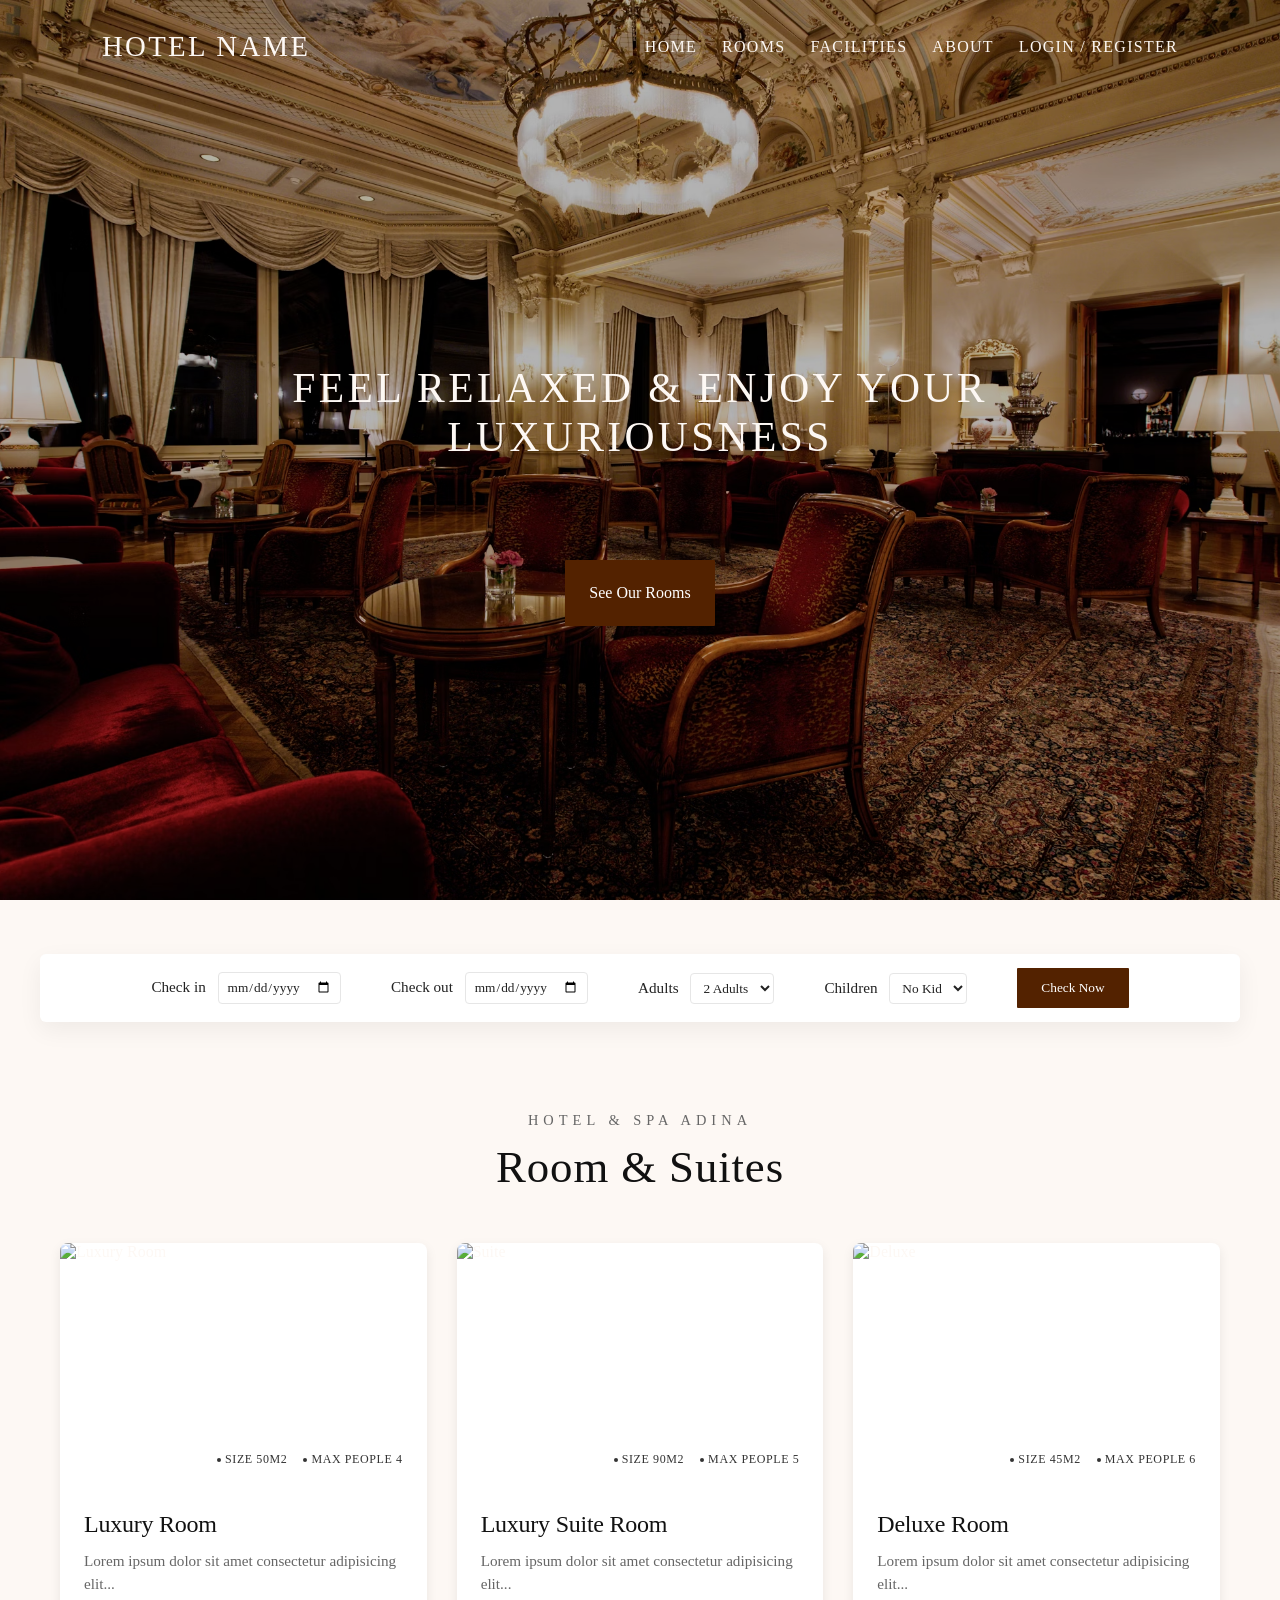
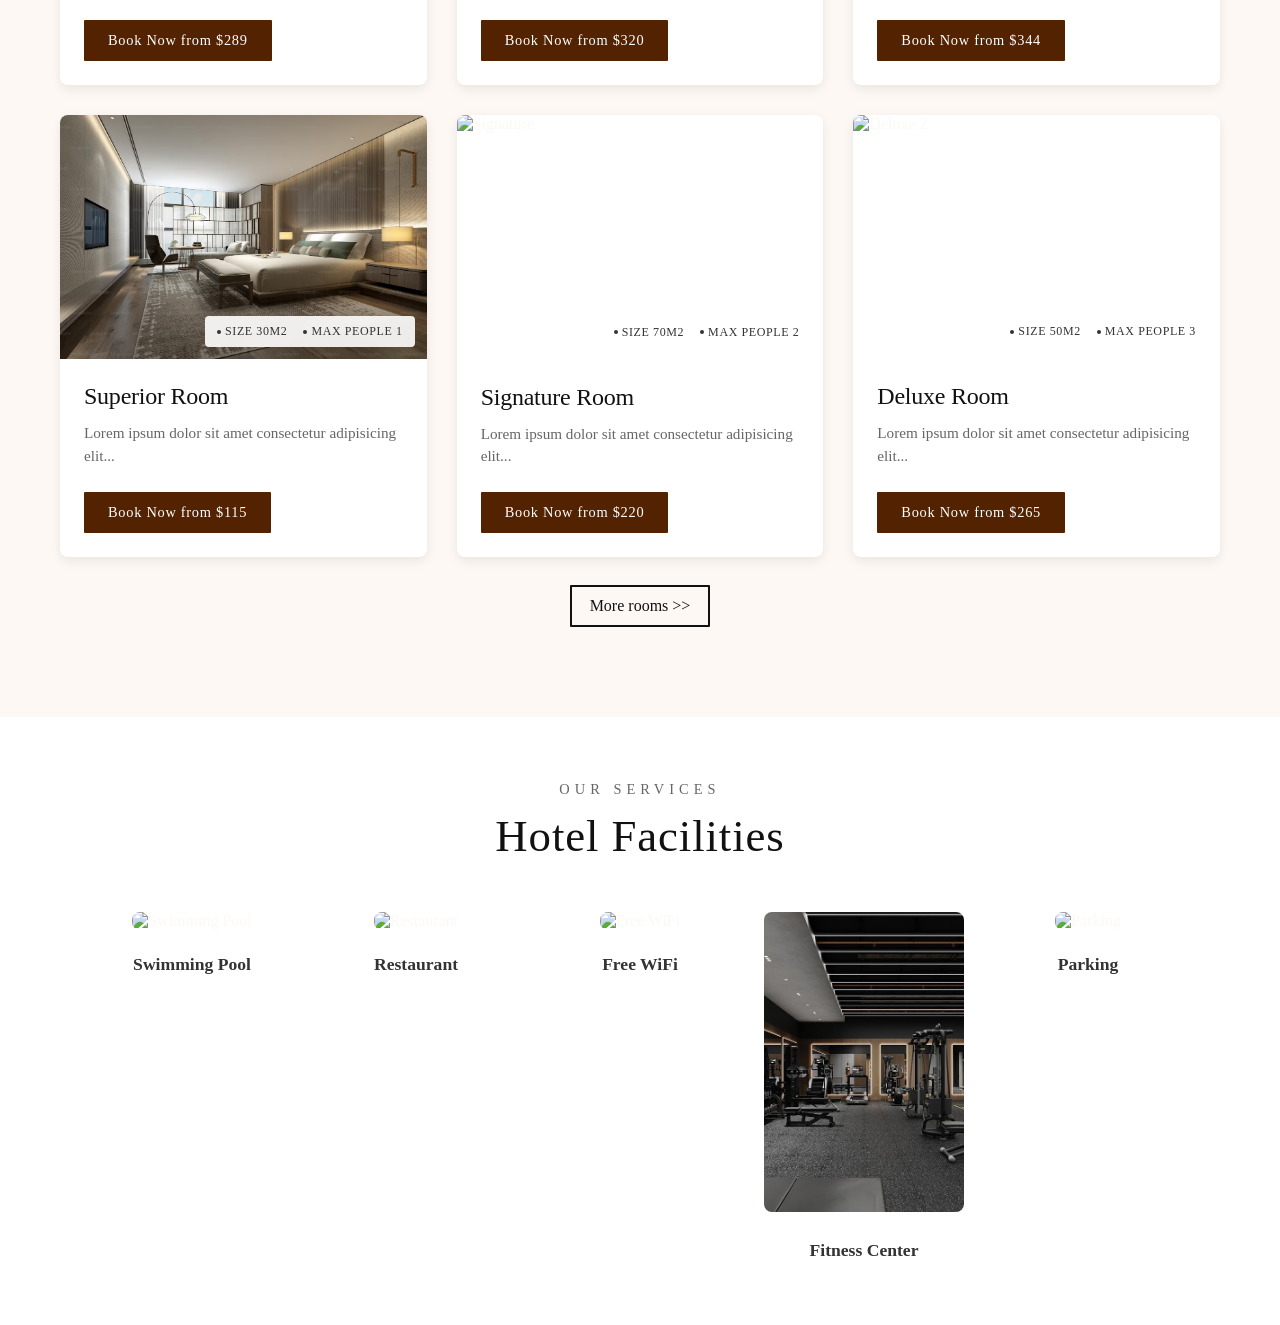
==== index.html @ 55f2cacd "Initial commit" ====
<!DOCTYPE html>
<html lang="en">
<head>
  <meta charset="UTF-8" />
  <meta name="viewport" content="width=device-width, initial-scale=1.0" />
  <title>Hotel Booking System</title>
  <link rel="stylesheet" href="style.css" />
</head>

<body>
  <!-- 🌿 Navbar -->
  <header id="navbar">
    <div class="container">
      <h1 class="logo">Hotel Name</h1>
      <nav>
        <a href="#">Home</a>
        <a href="#">Rooms</a>
        <a href="#">Facilities</a>
        <a href="#">About</a>
        <a href="#">Login / Register</a>
      </nav>
    </div>
  </header>

  <!-- 🌅 Hero Section -->
  <section class="hero">
    <div id="slideshow">
      <img src="slide2.jpg" class="slide active" />
      <img src="https://images.unsplash.com/photo-1582719478250-c89cae4dc85b" class="slide" />
      <img src="slide3.jpg" class="slide" />
    </div>

    <div class="overlay"></div>

    <div class="hero-content">
      <h2 id="quote">Feel Relaxed & Enjoy Your Luxuriousness</h2>
      <a href="#rooms" class="btn">See Our Rooms</a>
    </div>
  </section>

  <!-- Filter Bar (UI only) -->
  <section class="filter-bar">
    <div class="container">
      <div class="filter-item">
        <label>Check in
          <input type="date" name="checkin" />
        </label>
      </div>

      <div class="filter-item">
        <label>Check out
          <input type="date" name="checkout" />
        </label>
      </div>

      <div class="filter-item">
        <label>Adults
          <select name="adults">
            <option>1 Adult</option>
            <option selected>2 Adults</option>
            <option>3 Adults</option>
            <option>4 Adults</option>
          </select>
        </label>
      </div>

      <div class="filter-item">
        <label>Children
          <select name="children">
            <option>No Kid</option>
            <option>1 Kid</option>
            <option>2 Kids</option>
          </select>
        </label>
      </div>

      <div class="filter-item">
        <button class="btn check-btn">Check Now</button>
      </div>
    </div>
  </section>

  <!-- Rooms Section -->
  <section id="rooms" class="rooms">
    <div class="container">
      <div class="section-title">
        <p class="subtitle">Hotel &amp; Spa Adina</p>
        <h2>Room &amp; Suites</h2>
      </div>

      <div class="rooms-grid">
        <!-- Room Card 1 -->
        <article class="room-card">
          <div class="card-image">
            <img src="https://images.unsplash.com/photo-1600585154340-be6161a56a0c" alt="Luxury Room" />
            <div class="room-badge">
              <span class="badge-item">Size 50m2</span>
              <span class="badge-item">Max People 4</span>
            </div>
          </div>
          <div class="card-content">
            <h3>Luxury Room</h3>
            <p>Lorem ipsum dolor sit amet consectetur adipisicing elit...</p>
            <a class="btn book-btn" href="#">Book Now from $289</a>
          </div>
        </article>

        <!-- Room Card 2 -->
        <article class="room-card">
          <div class="card-image">
            <img src="https://images.unsplash.com/photo-1582719478250-c89cae4dc85b" alt="Suite" />
            <div class="room-badge">
              <span class="badge-item">Size 90m2</span>
              <span class="badge-item">Max People 5</span>
            </div>
          </div>
          <div class="card-content">
            <h3>Luxury Suite Room</h3>
            <p>Lorem ipsum dolor sit amet consectetur adipisicing elit...</p>
            <a class="btn book-btn" href="#">Book Now from $320</a>
          </div>
        </article>

        <!-- Room Card 3 -->
        <article class="room-card">
          <div class="card-image">
            <img src="https://images.unsplash.com/photo-1600047509807-ba8f99d2cdde" alt="Deluxe" />
            <div class="room-badge">
              <span class="badge-item">Size 45m2</span>
              <span class="badge-item">Max People 6</span>
            </div>
          </div>
          <div class="card-content">
            <h3>Deluxe Room</h3>
            <p>Lorem ipsum dolor sit amet consectetur adipisicing elit...</p>
            <a class="btn book-btn" href="#">Book Now from $344</a>
          </div>
        </article>
        
        <!-- Room Card 4 -->
        <article class="room-card">
          <div class="card-image">
            <img src="superior.png" alt="Superior" />
            <div class="room-badge">
              <span class="badge-item">Size 30m2</span>
              <span class="badge-item">Max People 1</span>
            </div>
          </div>
          <div class="card-content">
            <h3>Superior Room</h3>
            <p>Lorem ipsum dolor sit amet consectetur adipisicing elit...</p>
            <a class="btn book-btn" href="#">Book Now from $115</a>
          </div>
        </article>

        <!-- Room Card 5 -->
        <article class="room-card">
          <div class="card-image">
            <img src="https://images.unsplash.com/photo-1522708323590-d24dbb6b0267" alt="Signature" />
            <div class="room-badge">
              <span class="badge-item">Size 70m2</span>
              <span class="badge-item">Max People 2</span>
            </div>
          </div>
          <div class="card-content">
            <h3>Signature Room</h3>
            <p>Lorem ipsum dolor sit amet consectetur adipisicing elit...</p>
            <a class="btn book-btn" href="#">Book Now from $220</a>
          </div>
        </article>

        <!-- Room Card 6 -->
        <article class="room-card">
          <div class="card-image">
            <img src="https://images.unsplash.com/photo-1560448204-e02f11c3d0e2" alt="Deluxe 2" />
            <div class="room-badge">
              <span class="badge-item">Size 50m2</span>
              <span class="badge-item">Max People 3</span>
            </div>
          </div>
          <div class="card-content">
            <h3>Deluxe Room</h3>
            <p>Lorem ipsum dolor sit amet consectetur adipisicing elit...</p>
            <a class="btn book-btn" href="#">Book Now from $265</a>
          </div>
        </article>
      </div>

      <!-- More rooms button -->
      <div style="text-align:center; margin-top:28px;">
        <a class="btn" href="#" style="background:transparent; color:#111; border:2px solid #111; padding:10px 18px;">More rooms &gt;&gt;</a>
      </div>
    </div>
  </section>

  <!-- Facilities Section -->
  <section id="facilities" class="facilities">
    <div class="container">
      <div class="section-title">
        <p class="subtitle">Our Services</p>
        <h2>Hotel Facilities</h2>
      </div>

      <div class="facilities-grid">
        <!-- Swimming Pool -->
        <div class="facility-card">
          <img src="https://images.unsplash.com/photo-1567197427669-a0d3603a3586" alt="Swimming Pool" />
          <h3>Swimming Pool</h3>
        </div>

        <!-- Restaurant -->
        <div class="facility-card">
          <img src="https://images.unsplash.com/photo-1517248135467-4c7edcad34c4" alt="Restaurant" />
          <h3>Restaurant</h3>
        </div>

        <!-- Free WiFi -->
        <div class="facility-card">
          <img src="https://images.unsplash.com/photo-1563013544-824ae1b704d3" alt="Free WiFi" />
          <h3>Free WiFi</h3>
        </div>

        <!-- Fitness Center -->
        <div class="facility-card">
          <img src="fitness center.jpg" alt="Fitness Center" />
          <h3>Fitness Center</h3>
        </div>

        <!-- Parking -->
        <div class="facility-card">
          <img src="https://images.unsplash.com/photo-1609587312208-cea54be969e7" alt="Parking" />
          <h3>Parking</h3>
        </div>
      </div>
    </div>
  </section>

  <script src="script.js"></script>
</body>
</html>
---- style.css ----
/* General Reset */
* {
  margin: 0;
  padding: 0;
  box-sizing: border-box;
  font-family: "Poppins", sans-serif;
}

body {
  background-color: #fdf8f4;
  color: #333;
}

/* Site-wide color tokens */
:root {
  --text-color: #fdf8f4;
  --bg-color: #fdf8f4; /* restore light background */
  --accent: #b8860b;
  --brand-font: 'Cinzel', 'Georgia', serif;
}

body {
  background-color: var(--bg-color);
  color: var(--text-color);
}

/* Import a fancy serif for headings/navbar */
@import url('https://fonts.googleapis.com/css2?family=Cinzel:wght@400;500;600&display=swap');

/* Use the brand font as the primary typeface */
body, * {
  font-family: var(--brand-font);
}

/* Apply all-caps, slightly looser letter spacing and lighter weight for branding elements */
.logo,
nav a,
.hero-content h2 {
  text-transform: uppercase;
  letter-spacing: 0.08em;
  font-weight: 400; /* not so bold */
}

/* Keep buttons readable (normal case) but use the brand font */
.btn {
  font-family: var(--brand-font);
  text-transform: none;
}

/* Facilities Section */
.facilities {
  padding: 4rem 0;
  background-color: #fff;
}

.facilities-grid {
  display: flex;
  justify-content: center;
  gap: 1.5rem;
  margin-top: 2rem;
  flex-wrap: wrap;
}

.facility-card {

  width: 200px;
  text-align: center;
  transition: transform 0.3s ease;
}

.facility-card:hover {
  transform: translateY(-5px);
}

.facility-card img {
  width: 100%;
  height: 300px;
  object-fit: cover;
  border-radius: 8px;
  margin-bottom: 1rem;
}

.facility-card h3 {
  font-family: var(--brand-font);
  color: #333;
  font-size: 1.1rem;
  margin-top: 0.5rem;
}

/* 🌿 Navbar */
#navbar {
  position: fixed;
  width: 100%;
  /* reduce outer padding so navbar feels more compact */
  padding: 20px 20px;
  display: flex;
  justify-content: center; /* keep inner container centered */
  align-items: center;
  transition: all 0.4s ease;
  z-index: 1000;
  background: transparent;
}

/* Make the inner container hold the logo and nav side-by-side */
#navbar .container {
  display: flex;
  justify-content: space-between;
  align-items: center;
  width: 100%;
  /* limit content width and center it on large screens */
  max-width: 1100px;
  margin: 0 auto;
  padding: 10px 12px; /* small inner horizontal padding */
}

/* Ensure the nav itself lays out links horizontally and aligns to the right */
nav {
  display: flex;
  align-items: center;
}

#navbar.scrolled {
  /* when scrolled, navbar becomes white with an outer drop shadow (per design) */
  background-color: #ffffff;
  box-shadow: 0 8px 24px rgba(31, 41, 55, 0.12);
  backdrop-filter: none;
  border-radius: 6px;
  padding: 8px 20px; /* keep a bit of vertical spacing when scrolled */
}

.logo {
  font-size: 1.8rem;
  font-weight: 400;
  font-family: var(--brand-font);
  color: var(--text-color);
}

nav a {
  margin-left: 25px; /* tighter spacing */
  text-decoration: none;
  color: var(--text-color);
  font-size: 1rem;
  transition: color 0.3s;
}

nav a:hover {
  color: #532200;
}

/* 🌅 Hero Section */
.hero {
  height: 100vh;
  position: relative;
  display: flex;
  align-items: center;
  justify-content: center;
  text-align: center;
  overflow: hidden;
}

#slideshow {
  position: absolute;
  top: 0;
  left: 0;
  width: 100%;
  height: 100%;
}

.slide {
  position: absolute;
  top: 0;
  left: 0;
  width: 100%;
  height: 100%;
  object-fit: cover;
  opacity: 0;
  transition: opacity 1.5s ease-in-out;
}

.slide.active {
  opacity: 1;
}

.overlay {
  position: absolute;
  inset: 0;
  background-color: rgba(0, 0, 0, 0.3);
}

.hero-content {
  position: relative;
  z-index: 2;
  color: var(--text-color);
}

.hero-content h2 {
  font-size: 2.5rem;
  margin-bottom: 20px;
  font-family: "Georgia", serif;
  transition: opacity 1s ease;
}

.hero-content .btn {
  display: inline-block;
  transform: translateY(90px);
  padding: 24px 24px;
  background-color: #532200;
  color: rgb(255, 255, 255);
  text-decoration: none;
  border-radius: 1px;
  font-weight: 500;
  transition: background 0.3s ease;
}



/* Make the hero quote wrap and appear centered with controlled width */
.hero-content #quote {
  max-width: 760px;
  margin: 0 auto 8px auto;
  text-align: center;
  line-height: 1.18;
  font-size: 2.6rem;
  color: var(--text-color);
}

/* ===== Filter bar ===== */
.filter-bar {
  margin-top: 6vh; /* place it below hero visually */
  display: flex;
  justify-content: center;
  width: 100%;
}
.filter-bar .container {
  background: #ffffff;
  padding: 14px 18px;
  border-radius: 6px;
  box-shadow: 0 8px 24px rgba(2,6,23,0.06);
  display: flex;
  gap: 50px;
  align-items: center;
  justify-content: center;
  flex-wrap: wrap;
  width: 100%;
  max-width: 1200px;
  margin: 0 auto;
}
.filter-item label {
  font-size: 0.95rem;
  color: #222;
}
.filter-item input,
.filter-item select {
  margin-left: 8px;
  padding: 6px 8px;
  border: 1px solid #e6e6e6;
  border-radius: 4px;
  background: #fff;
  color: #222;
}
.check-btn {
  background: var(--accent);
  color: #fff;
  border: none;
}

/* ===== Rooms grid ===== */
.rooms {
  padding: 50px 0;
  margin: 40px 0;
}
.rooms .container {
  max-width: 1200px;
  margin: 0 auto;
  padding: 0 20px;
}
.section-title {
  text-align: center;
  margin-bottom: 50px;
}
.section-title .subtitle {
  text-transform: uppercase;
  letter-spacing: 0.35em;
  color: #666;
  margin-bottom: 12px;
  font-size: 0.9rem;
}
.section-title h2 {
  font-size: 2.8rem;
  color: #111;
  margin: 0;
  font-weight: 400;
  letter-spacing: 0.02em;
}
.rooms-grid {
  display: grid;
  grid-template-columns: repeat(3, 1fr);
  gap: 30px;
  align-items: start;
  width: 100%;
  max-width: 1200px;
  margin: 0 auto;
}
.room-card {
  background: #fff;
  border-radius: 8px;
  overflow: hidden;
  box-shadow: 0 4px 12px rgba(0,0,0,0.08);
  display: flex;
  flex-direction: column;
  width: 100%;
  transition: transform 0.3s ease;
}
.room-card:hover {
  transform: translateY(-4px);
}
.card-image {
  position: relative;
  width: 100%;
  padding-top: 66.67%; /* 3:2 aspect ratio */
  overflow: hidden;
}
.card-image img {
  position: absolute;
  top: 0;
  left: 0;
  width: 100%;
  height: 100%;
  object-fit: cover;
  display: block;
}
.room-badge {
  position: absolute;
  right: 12px;
  bottom: 12px;
  background: rgba(255,255,255,0.9);
  padding: 8px 12px;
  border-radius: 4px;
  display: flex;
  gap: 16px;
  z-index: 2;
  backdrop-filter: blur(4px);
}
.badge-item {
  font-size: 0.75rem;
  color: #333;
  text-transform: uppercase;
  letter-spacing: 0.05em;
  display: flex;
  align-items: center;
  gap: 4px;
}
.badge-item::before {
  content: '';
  display: inline-block;
  width: 4px;
  height: 4px;
  background: currentColor;
  border-radius: 50%;
}
.card-content {
  padding: 24px;
  text-align: left;
  flex: 1 1 auto;
  display: flex;
  flex-direction: column;
  align-items: flex-start;
}
.card-content h3 {
  margin-bottom: 12px;
  color: #111;
  font-size: 1.5rem;
  font-weight: 500;
  letter-spacing: -0.01em;
}
.card-content p {
  color: #666;
  margin-bottom: 24px;
  line-height: 1.5;
  font-size: 0.95rem;
}
.book-btn {
  display: inline-block;
  padding: 12px 24px;
  background: #000;
  color: #fff;
  text-decoration: none;
  font-size: 0.9rem;
  letter-spacing: 0.05em;
  border-radius: 2px;
  transition: background-color 0.3s ease;
}
.book-btn:hover {
  background: #222;
}

/* Adjust navbar text when scrolled (dark text on white background) */
#navbar.scrolled .logo,
#navbar.scrolled nav a {
  color: #111;
}

/* Allow hover styling when navbar is scrolled */
#navbar.scrolled nav a:hover {
  color: #532200;
}

/* Responsive: stack cards on smaller screens */
@media (max-width: 900px) {
  .rooms-grid { grid-template-columns: repeat(2, 1fr); }
}
@media (max-width: 640px) {
  .rooms-grid { grid-template-columns: 1fr; }
  .filter-bar .container { flex-direction: column; align-items: stretch; }
}

.btn {
  display: inline-block;
  padding: 12px 24px;
  background-color: #532200;
  color: rgb(255, 255, 255);
  text-decoration: none;
  border-radius: 1px;
  font-weight: 500;
  transition: background 0.3s ease;
}

.btn:hover {
  background-color: #3e1a00;
}

/* Custom scrollbar: WebKit and Firefox */
::-webkit-scrollbar {
  width: 12px;
}
::-webkit-scrollbar-track {
  background: rgba(0,0,0,0.04);
}
::-webkit-scrollbar-thumb {
  background: var(--accent);
  border-radius: 8px;
  border: 3px solid rgba(0,0,0,0.06);
}
::-webkit-scrollbar-thumb:hover {
  background: #9a6b06;
}

/* Firefox */
html {
  scrollbar-width: thin;
  scrollbar-color: var(--accent) rgba(0,0,0,0.04);
}
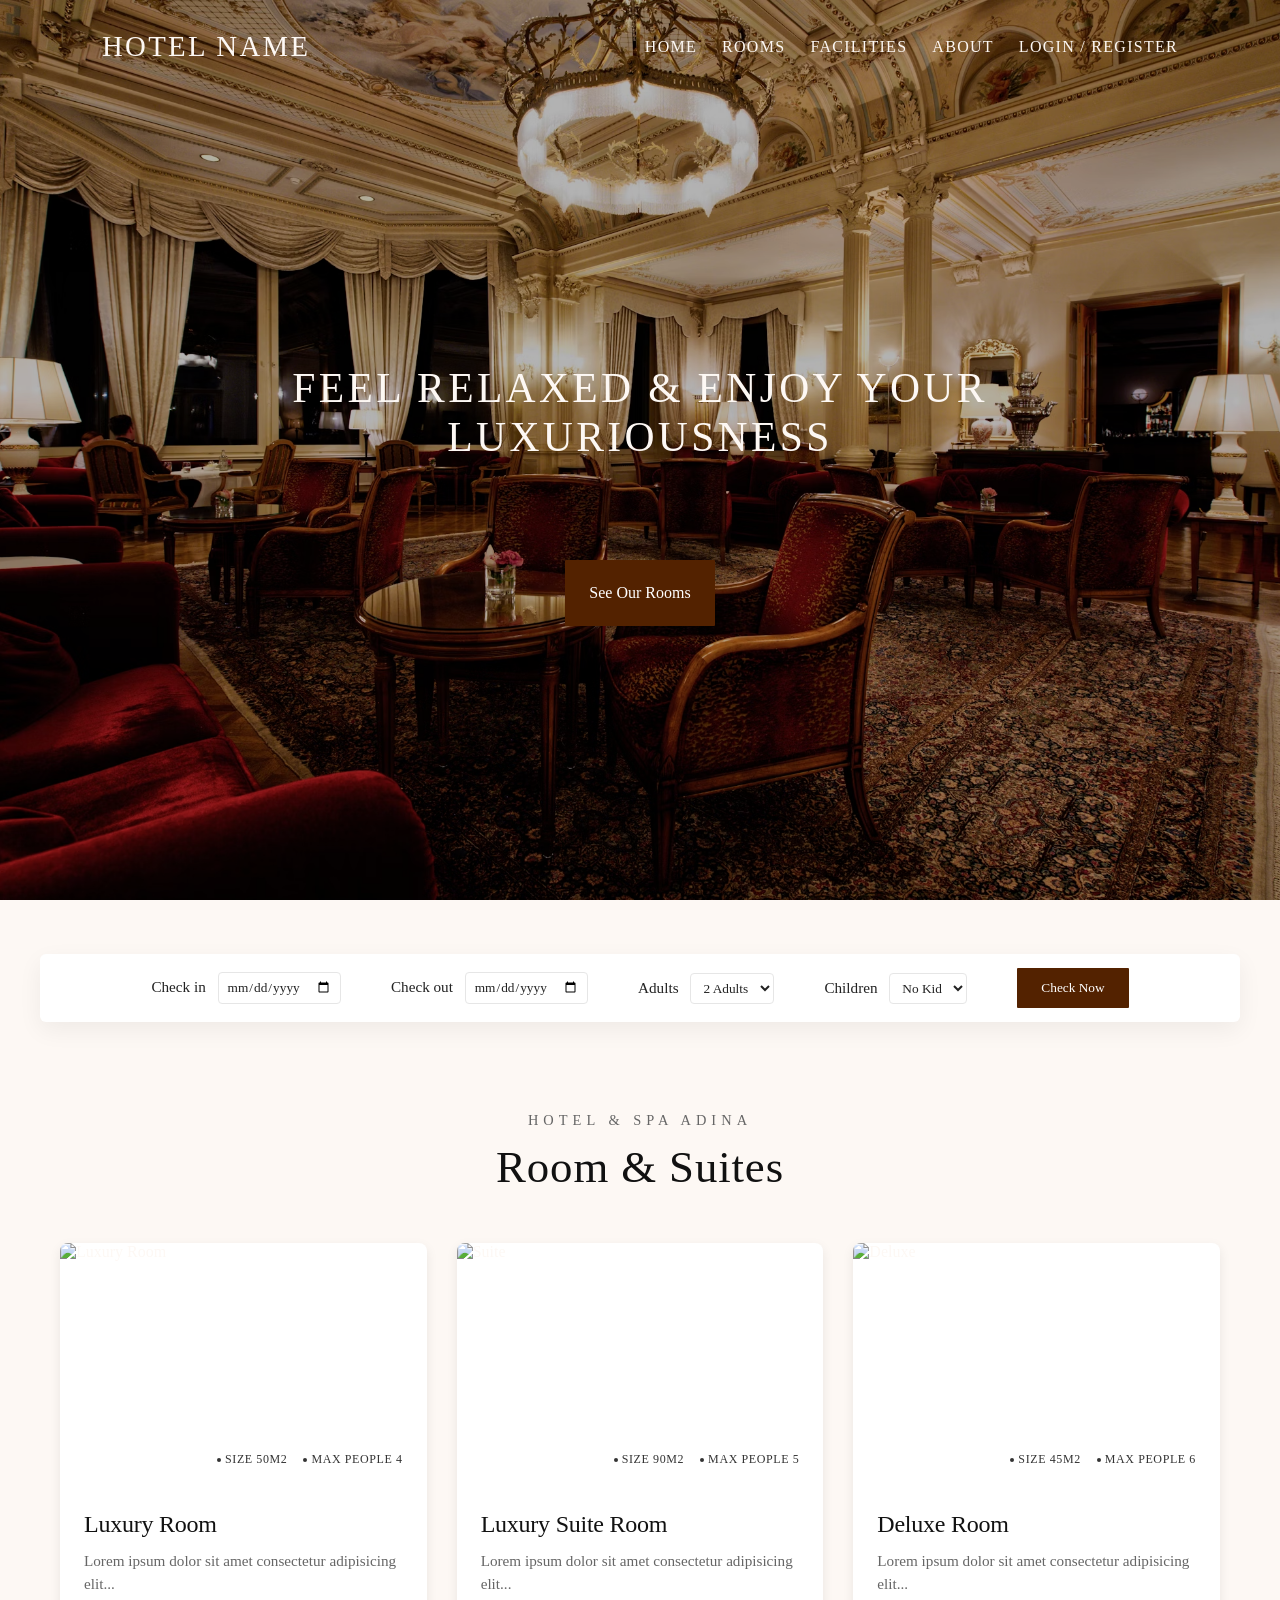
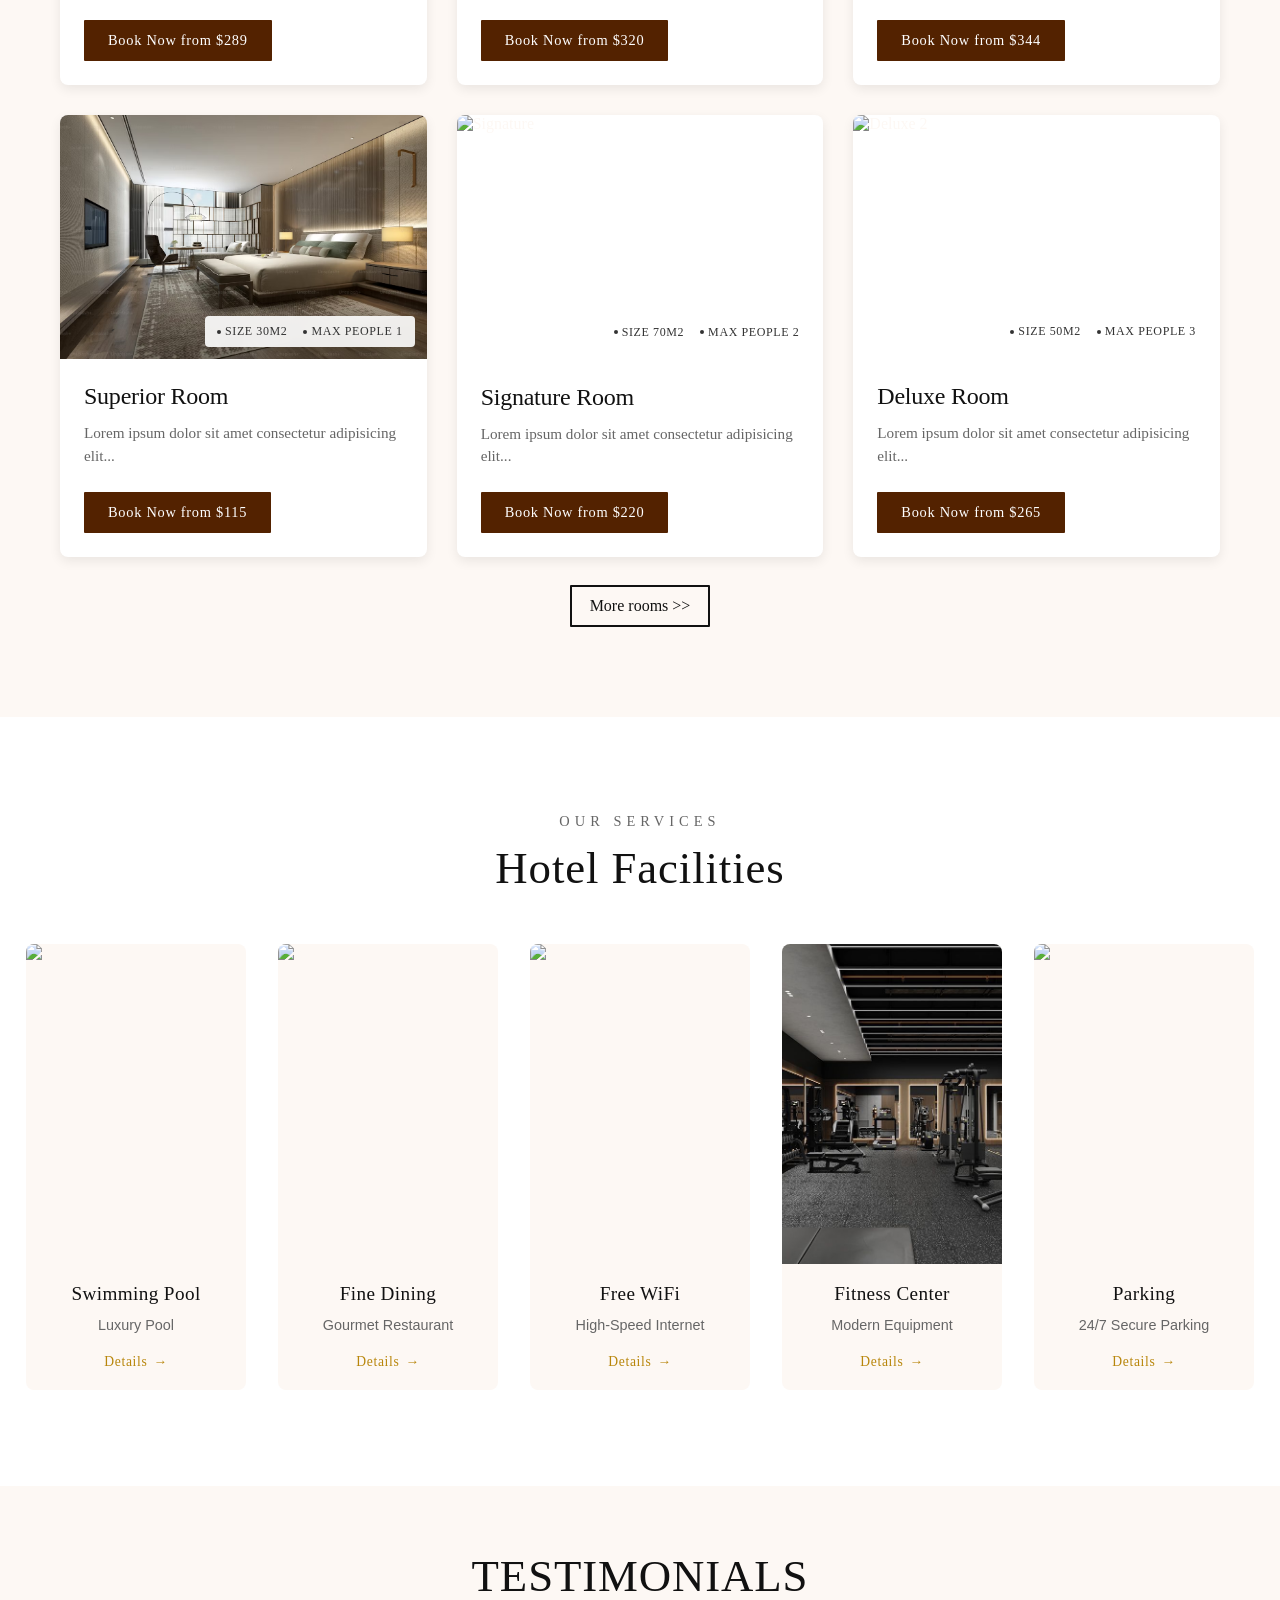
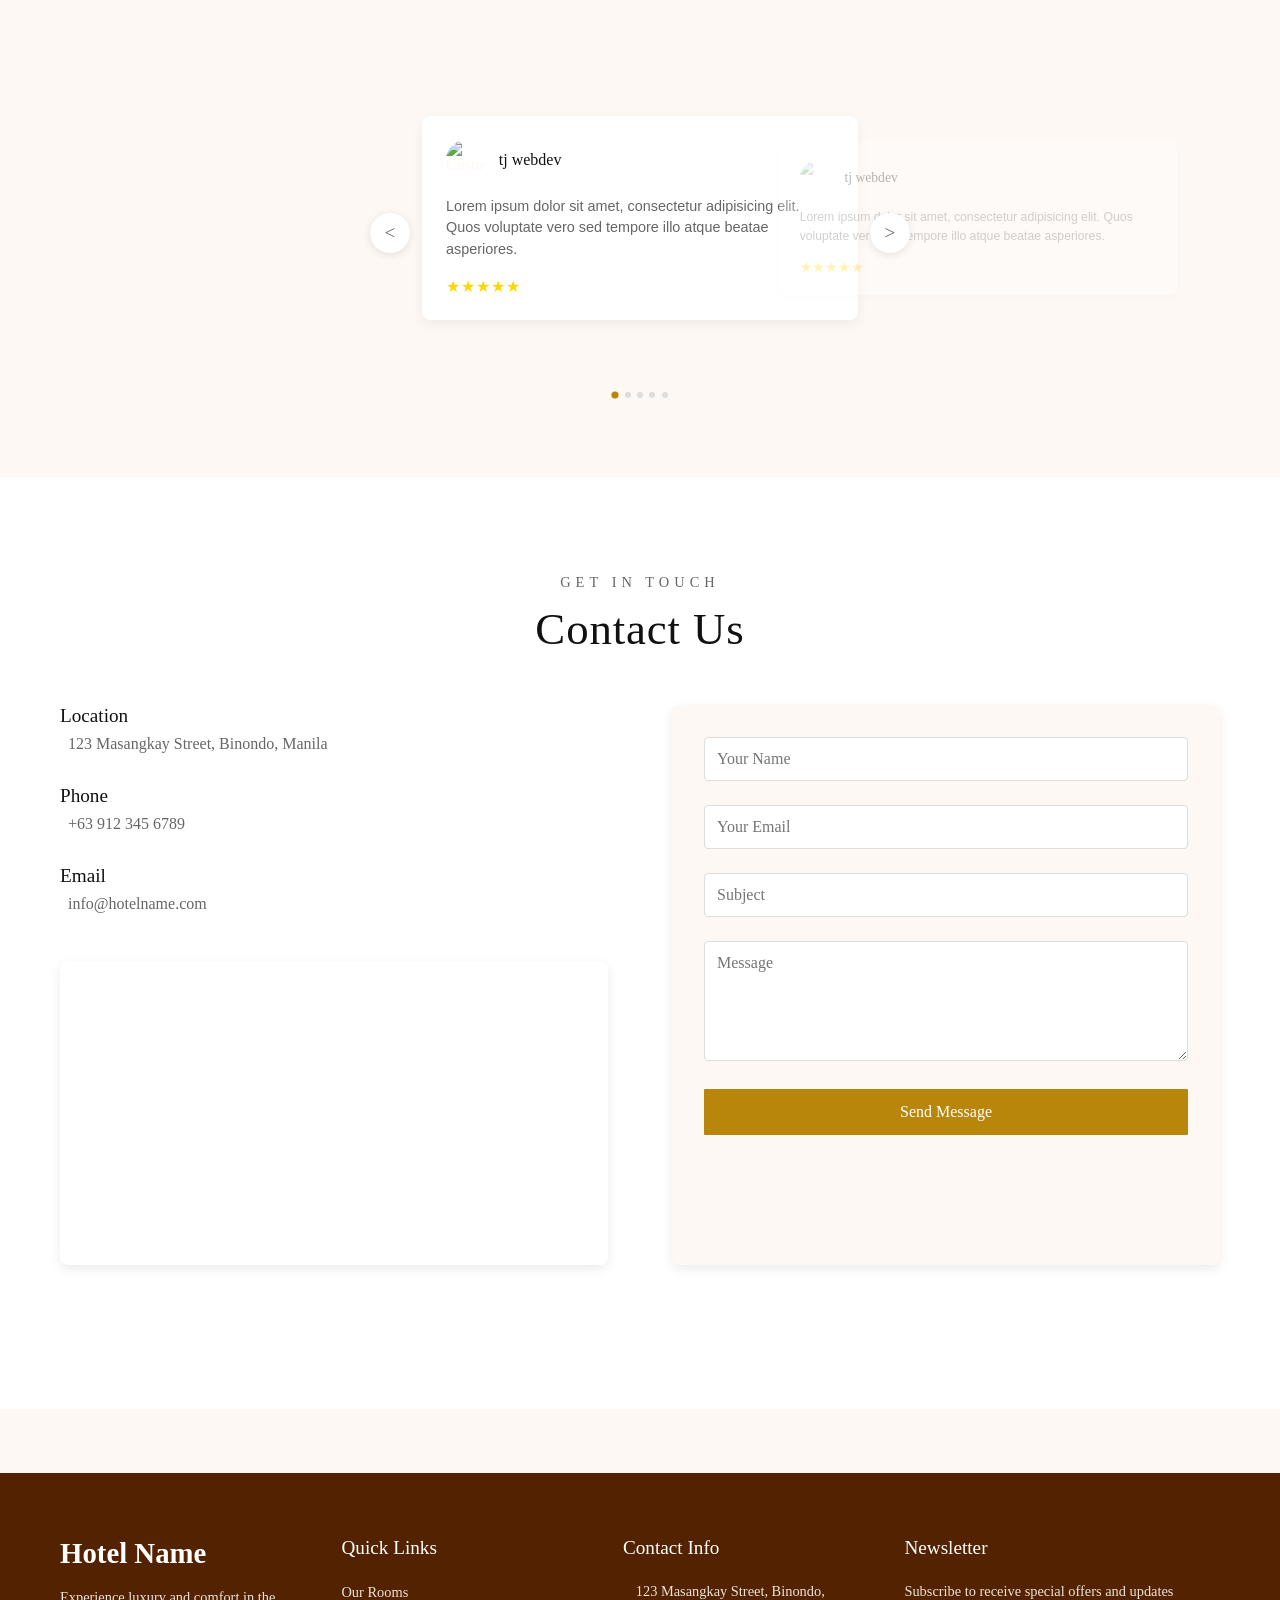
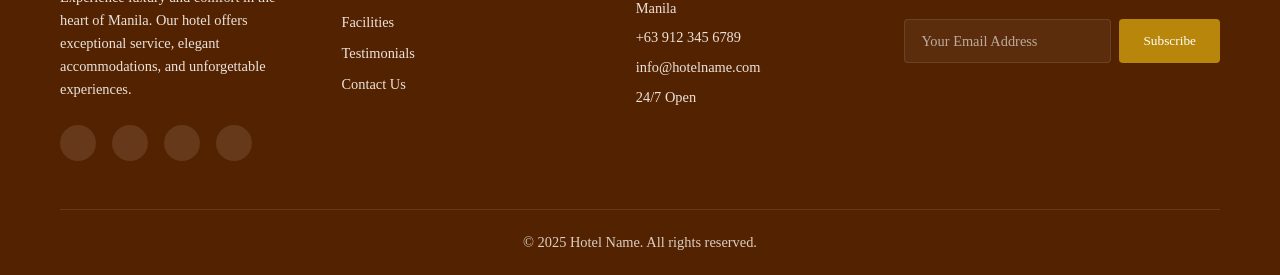
==== commit 5adb10e3: "Initial Commit" ====
--- a/index.html
+++ b/index.html
@@ -204,37 +204,281 @@
       <div class="facilities-grid">
         <!-- Swimming Pool -->
         <div class="facility-card">
-          <img src="https://images.unsplash.com/photo-1567197427669-a0d3603a3586" alt="Swimming Pool" />
-          <h3>Swimming Pool</h3>
+          <div class="facility-image">
+            <img src="https://images.unsplash.com/photo-1567197427669-a0d3603a3586" alt="Swimming Pool" />
+            <div class="facility-overlay"></div>
+          </div>
+          <div class="facility-content">
+            <h3>Swimming Pool</h3>
+            <p>Luxury Pool</p>
+            <a href="#" class="facility-link">Details</a>
+          </div>
         </div>
 
         <!-- Restaurant -->
         <div class="facility-card">
-          <img src="https://images.unsplash.com/photo-1517248135467-4c7edcad34c4" alt="Restaurant" />
-          <h3>Restaurant</h3>
+          <div class="facility-image">
+            <img src="https://images.unsplash.com/photo-1517248135467-4c7edcad34c4" alt="Restaurant" />
+            <div class="facility-overlay"></div>
+          </div>
+          <div class="facility-content">
+            <h3>Fine Dining</h3>
+            <p>Gourmet Restaurant</p>
+            <a href="#" class="facility-link">Details</a>
+          </div>
         </div>
 
         <!-- Free WiFi -->
         <div class="facility-card">
-          <img src="https://images.unsplash.com/photo-1563013544-824ae1b704d3" alt="Free WiFi" />
-          <h3>Free WiFi</h3>
+          <div class="facility-image">
+            <img src="https://images.unsplash.com/photo-1563013544-824ae1b704d3" alt="Free WiFi" />
+            <div class="facility-overlay"></div>
+          </div>
+          <div class="facility-content">
+            <h3>Free WiFi</h3>
+            <p>High-Speed Internet</p>
+            <a href="#" class="facility-link">Details</a>
+          </div>
         </div>
 
         <!-- Fitness Center -->
         <div class="facility-card">
-          <img src="fitness center.jpg" alt="Fitness Center" />
-          <h3>Fitness Center</h3>
+          <div class="facility-image">
+            <img src="fitness center.jpg" alt="Fitness Center" />
+            <div class="facility-overlay"></div>
+          </div>
+          <div class="facility-content">
+            <h3>Fitness Center</h3>
+            <p>Modern Equipment</p>
+            <a href="#" class="facility-link">Details</a>
+          </div>
         </div>
 
         <!-- Parking -->
         <div class="facility-card">
-          <img src="https://images.unsplash.com/photo-1609587312208-cea54be969e7" alt="Parking" />
-          <h3>Parking</h3>
-        </div>
-      </div>
-    </div>
-  </section>
-
+          <div class="facility-image">
+            <img src="https://images.unsplash.com/photo-1609587312208-cea54be969e7" alt="Parking" />
+            <div class="facility-overlay"></div>
+          </div>
+          <div class="facility-content">
+            <h3>Parking</h3>
+            <p>24/7 Secure Parking</p>
+            <a href="#" class="facility-link">Details</a>
+          </div>
+        </div>
+      </div>
+    </div>
+  </section>
+
+  <!-- Testimonials Section -->
+  <section id="testimonials" class="testimonials">
+    <div class="container">
+      <div class="section-title">
+        <h2>TESTIMONIALS</h2>
+      </div>
+
+      <div class="testimonials-slider">
+        <!-- Navigation Arrows -->
+        <button class="nav-arrow prev-arrow">&lt;</button>
+        <button class="nav-arrow next-arrow">&gt;</button>
+
+        <div class="testimonials-track">
+          <!-- Testimonial Card 1 -->
+          <div class="testimonial-card">
+            <div class="testimonial-profile">
+              <img src="https://i.pravatar.cc/150?img=1" alt="Customer 1" class="profile-img">
+              <h3>tj webdev</h3>
+            </div>
+            <p class="testimonial-text">
+              Lorem ipsum dolor sit amet, consectetur adipisicing elit. Quos voluptate vero sed tempore illo atque beatae asperiores.
+            </p>
+            <div class="rating">
+              <span>★</span><span>★</span><span>★</span><span>★</span><span>★</span>
+            </div>
+          </div>
+
+          <!-- Testimonial Card 2 -->
+          <div class="testimonial-card">
+            <div class="testimonial-profile">
+              <img src="https://i.pravatar.cc/150?img=2" alt="Customer 2" class="profile-img">
+              <h3>tj webdev</h3>
+            </div>
+            <p class="testimonial-text">
+              Lorem ipsum dolor sit amet, consectetur adipisicing elit. Quos voluptate vero sed tempore illo atque beatae asperiores.
+            </p>
+            <div class="rating">
+              <span>★</span><span>★</span><span>★</span><span>★</span><span>★</span>
+            </div>
+          </div>
+
+          <!-- Testimonial Card 3 -->
+          <div class="testimonial-card">
+            <div class="testimonial-profile">
+              <img src="https://i.pravatar.cc/150?img=3" alt="Customer 3" class="profile-img">
+              <h3>tj webdev</h3>
+            </div>
+            <p class="testimonial-text">
+              Lorem ipsum dolor sit amet, consectetur adipisicing elit. Quos voluptate vero sed tempore illo atque beatae asperiores.
+            </p>
+            <div class="rating">
+              <span>★</span><span>★</span><span>★</span><span>★</span><span>★</span>
+            </div>
+          </div>
+
+          <!-- Testimonial Card 4 -->
+          <div class="testimonial-card">
+            <div class="testimonial-profile">
+              <img src="https://i.pravatar.cc/150?img=4" alt="Customer 4" class="profile-img">
+              <h3>tj webdev</h3>
+            </div>
+            <p class="testimonial-text">
+              Lorem ipsum dolor sit amet, consectetur adipisicing elit. Quos voluptate vero sed tempore illo atque beatae asperiores.
+            </p>
+            <div class="rating">
+              <span>★</span><span>★</span><span>★</span><span>★</span><span>★</span>
+            </div>
+          </div>
+
+          <!-- Testimonial Card 5 -->
+          <div class="testimonial-card">
+            <div class="testimonial-profile">
+              <img src="https://i.pravatar.cc/150?img=5" alt="Customer 5" class="profile-img">
+              <h3>tj webdev</h3>
+            </div>
+            <p class="testimonial-text">
+              Lorem ipsum dolor sit amet, consectetur adipisicing elit. Quos voluptate vero sed tempore illo atque beatae asperiores.
+            </p>
+            <div class="rating">
+              <span>★</span><span>★</span><span>★</span><span>★</span><span>★</span>
+            </div>
+          </div>
+        </div>
+
+        <!-- Navigation Dots -->
+        <div class="slider-nav">
+          <button class="nav-dot active"></button>
+          <button class="nav-dot"></button>
+          <button class="nav-dot"></button>
+          <button class="nav-dot"></button>
+          <button class="nav-dot"></button>
+        </div>
+      </div>
+    </div>
+  </section>
+
+  <!-- Contact Section -->
+  <section id="contact" class="contact">
+    <div class="container">
+      <div class="section-title">
+        <p class="subtitle">Get in Touch</p>
+        <h2>Contact Us</h2>
+      </div>
+      
+      <div class="contact-grid">
+        <div class="contact-info">
+          <div class="info-item">
+            <h3>Location</h3>
+            <p><i class="fas fa-map-marker-alt"></i> 123 Masangkay Street, Binondo, Manila</p>
+          </div>
+          <div class="info-item">
+            <h3>Phone</h3>
+            <p><i class="fas fa-phone"></i> +63 912 345 6789</p>
+          </div>
+          <div class="info-item">
+            <h3>Email</h3>
+            <p><i class="fas fa-envelope"></i> info@hotelname.com</p>
+          </div>
+          <div class="map">
+            <iframe 
+              src="https://www.google.com/maps/embed?pb=!1m18!1m12!1m3!1d3861.2222483619123!2d120.97288427586673!3d14.583197177125003!2m3!1f0!2f0!3f0!3m2!1i1024!2i768!4f13.1!3m3!1m2!1s0x3397ca21c6d57d6f%3A0x6f05cad108533e4a!2sMasangkay%20St%2C%20Binondo%2C%20Manila%2C%20Metro%20Manila!5e0!3m2!1sen!2sph!4v1699519129061!5m2!1sen!2sph" 
+              width="100%" 
+              height="300" 
+              style="border:0;" 
+              allowfullscreen="" 
+              loading="lazy" 
+              referrerpolicy="no-referrer-when-downgrade">
+            </iframe>
+          </div>
+        </div>
+
+        <form class="contact-form">
+          <div class="form-group">
+            <input type="text" placeholder="Your Name" required>
+          </div>
+          <div class="form-group">
+            <input type="email" placeholder="Your Email" required>
+          </div>
+          <div class="form-group">
+            <input type="text" placeholder="Subject">
+          </div>
+          <div class="form-group">
+            <textarea placeholder="Message" required rows="5"></textarea>
+          </div>
+          <button type="submit" class="btn">Send Message</button>
+        </form>
+      </div>
+    </div>
+  </section>
+
+  <!-- Footer -->
+  <footer class="footer">
+    <div class="container">
+      <div class="footer-grid">
+        <!-- Hotel Info -->
+        <div class="footer-info">
+          <h1 class="footer-logo">Hotel Name</h1>
+          <p>Experience luxury and comfort in the heart of Manila. Our hotel offers exceptional service, elegant accommodations, and unforgettable experiences.</p>
+          <div class="social-links">
+            <a href="#"><i class="fab fa-facebook-f"></i></a>
+            <a href="#"><i class="fab fa-instagram"></i></a>
+            <a href="#"><i class="fab fa-twitter"></i></a>
+            <a href="#"><i class="fab fa-linkedin-in"></i></a>
+          </div>
+        </div>
+
+        <!-- Quick Links -->
+        <div class="quick-links">
+          <h3>Quick Links</h3>
+          <ul>
+            <li><a href="#rooms">Our Rooms</a></li>
+            <li><a href="#facilities">Facilities</a></li>
+            <li><a href="#testimonials">Testimonials</a></li>
+            <li><a href="#contact">Contact Us</a></li>
+          </ul>
+        </div>
+
+        <!-- Contact Info -->
+        <div class="contact-links">
+          <h3>Contact Info</h3>
+          <ul>
+            <li><i class="fas fa-map-marker-alt"></i> 123 Masangkay Street, Binondo, Manila</li>
+            <li><i class="fas fa-phone"></i> +63 912 345 6789</li>
+            <li><i class="fas fa-envelope"></i> info@hotelname.com</li>
+            <li><i class="fas fa-clock"></i> 24/7 Open</li>
+          </ul>
+        </div>
+
+        <!-- Newsletter -->
+        <div class="newsletter">
+          <h3>Newsletter</h3>
+          <p>Subscribe to receive special offers and updates</p>
+          <form class="newsletter-form">
+            <div class="form-group">
+              <input type="email" placeholder="Your Email Address" required>
+              <button type="submit" class="btn">Subscribe</button>
+            </div>
+          </form>
+        </div>
+      </div>
+
+      <!-- Footer Bottom -->
+      <div class="footer-bottom">
+        <p>&copy; 2025 Hotel Name. All rights reserved.</p>
+      </div>
+    </div>
+  </footer>
+
+  <script src="https://kit.fontawesome.com/your-font-awesome-kit.js"></script>
   <script src="script.js"></script>
 </body>
 </html>
--- a/style.css
+++ b/style.css
@@ -45,46 +45,6 @@
 .btn {
   font-family: var(--brand-font);
   text-transform: none;
-}
-
-/* Facilities Section */
-.facilities {
-  padding: 4rem 0;
-  background-color: #fff;
-}
-
-.facilities-grid {
-  display: flex;
-  justify-content: center;
-  gap: 1.5rem;
-  margin-top: 2rem;
-  flex-wrap: wrap;
-}
-
-.facility-card {
-
-  width: 200px;
-  text-align: center;
-  transition: transform 0.3s ease;
-}
-
-.facility-card:hover {
-  transform: translateY(-5px);
-}
-
-.facility-card img {
-  width: 100%;
-  height: 300px;
-  object-fit: cover;
-  border-radius: 8px;
-  margin-bottom: 1rem;
-}
-
-.facility-card h3 {
-  font-family: var(--brand-font);
-  color: #333;
-  font-size: 1.1rem;
-  margin-top: 0.5rem;
 }
 
 /* 🌿 Navbar */
@@ -212,8 +172,6 @@
   transition: background 0.3s ease;
 }
 
-
-
 /* Make the hero quote wrap and appear centered with controlled width */
 .hero-content #quote {
   max-width: 760px;
@@ -230,7 +188,9 @@
   display: flex;
   justify-content: center;
   width: 100%;
-}
+
+}
+
 .filter-bar .container {
   background: #ffffff;
   padding: 14px 18px;
@@ -245,10 +205,12 @@
   max-width: 1200px;
   margin: 0 auto;
 }
+
 .filter-item label {
   font-size: 0.95rem;
   color: #222;
 }
+
 .filter-item input,
 .filter-item select {
   margin-left: 8px;
@@ -258,6 +220,7 @@
   background: #fff;
   color: #222;
 }
+
 .check-btn {
   background: var(--accent);
   color: #fff;
@@ -269,15 +232,18 @@
   padding: 50px 0;
   margin: 40px 0;
 }
+
 .rooms .container {
   max-width: 1200px;
   margin: 0 auto;
   padding: 0 20px;
 }
+
 .section-title {
   text-align: center;
   margin-bottom: 50px;
 }
+
 .section-title .subtitle {
   text-transform: uppercase;
   letter-spacing: 0.35em;
@@ -285,6 +251,7 @@
   margin-bottom: 12px;
   font-size: 0.9rem;
 }
+
 .section-title h2 {
   font-size: 2.8rem;
   color: #111;
@@ -292,6 +259,7 @@
   font-weight: 400;
   letter-spacing: 0.02em;
 }
+
 .rooms-grid {
   display: grid;
   grid-template-columns: repeat(3, 1fr);
@@ -301,6 +269,7 @@
   max-width: 1200px;
   margin: 0 auto;
 }
+
 .room-card {
   background: #fff;
   border-radius: 8px;
@@ -311,15 +280,18 @@
   width: 100%;
   transition: transform 0.3s ease;
 }
+
 .room-card:hover {
   transform: translateY(-4px);
 }
+
 .card-image {
   position: relative;
   width: 100%;
   padding-top: 66.67%; /* 3:2 aspect ratio */
   overflow: hidden;
 }
+
 .card-image img {
   position: absolute;
   top: 0;
@@ -329,6 +301,7 @@
   object-fit: cover;
   display: block;
 }
+
 .room-badge {
   position: absolute;
   right: 12px;
@@ -341,6 +314,7 @@
   z-index: 2;
   backdrop-filter: blur(4px);
 }
+
 .badge-item {
   font-size: 0.75rem;
   color: #333;
@@ -350,6 +324,7 @@
   align-items: center;
   gap: 4px;
 }
+
 .badge-item::before {
   content: '';
   display: inline-block;
@@ -358,6 +333,7 @@
   background: currentColor;
   border-radius: 50%;
 }
+
 .card-content {
   padding: 24px;
   text-align: left;
@@ -366,6 +342,7 @@
   flex-direction: column;
   align-items: flex-start;
 }
+
 .card-content h3 {
   margin-bottom: 12px;
   color: #111;
@@ -373,12 +350,14 @@
   font-weight: 500;
   letter-spacing: -0.01em;
 }
+
 .card-content p {
   color: #666;
   margin-bottom: 24px;
   line-height: 1.5;
   font-size: 0.95rem;
 }
+
 .book-btn {
   display: inline-block;
   padding: 12px 24px;
@@ -390,6 +369,7 @@
   border-radius: 2px;
   transition: background-color 0.3s ease;
 }
+
 .book-btn:hover {
   background: #222;
 }
@@ -405,14 +385,305 @@
   color: #532200;
 }
 
-/* Responsive: stack cards on smaller screens */
+/* Facilities Section */
+.facilities {
+  padding: 6rem 0;
+  background-color: #fff;
+}
+
+.facilities-grid {
+  display: flex;
+  justify-content: center;
+  gap: 2rem;
+  margin-top: 3rem;
+  padding: 0 1rem;
+  flex-wrap: nowrap;
+}
+
+.facility-card {
+  width: 220px;
+  background: #fdf8f4;
+  border-radius: 8px;
+  overflow: hidden;
+  transition: all 0.4s ease;
+  position: relative;
+}
+
+.facility-card:hover {
+  transform: translateY(-8px);
+}
+
+.facility-image {
+  position: relative;
+  width: 100%;
+  height: 320px;
+  overflow: hidden;
+}
+
+.facility-image img {
+  width: 100%;
+  height: 100%;
+  object-fit: cover;
+  transition: transform 0.8s ease;
+}
+
+.facility-card:hover .facility-image img {
+  transform: scale(1.1);
+}
+
+.facility-overlay {
+  position: absolute;
+  top: 0;
+  left: 0;
+  right: 0;
+  bottom: 0;
+  background: linear-gradient(to bottom, transparent 60%, rgba(0,0,0,0.4));
+  opacity: 0;
+  transition: opacity 0.4s ease;
+}
+
+.facility-card:hover .facility-overlay {
+  opacity: 1;
+}
+
+.facility-content {
+  padding: 1.2rem;
+  text-align: center;
+}
+
+.facility-card h3 {
+  font-family: var(--brand-font);
+  color: #111;
+  font-size: 1.2rem;
+  margin-bottom: 0.6rem;
+  font-weight: 500;
+  letter-spacing: 0.02em;
+}
+
+.facility-card p {
+  color: #666;
+  font-size: 0.9rem;
+  line-height: 1.5;
+  margin-bottom: 1rem;
+  font-family: "Poppins", sans-serif;
+}
+
+.facility-link {
+  color: var(--accent);
+  text-decoration: none;
+  font-size: 0.85rem;
+  font-weight: 500;
+  display: inline-flex;
+  align-items: center;
+  transition: color 0.3s ease;
+  font-family: var(--brand-font);
+  letter-spacing: 0.05em;
+}
+
+.facility-link:hover {
+  color: #9a6b06;
+}
+
+.facility-link::after {
+  content: "→";
+  margin-left: 6px;
+  transition: transform 0.3s ease;
+}
+
+.facility-link:hover::after {
+  transform: translateX(4px);
+}
+
+@media (max-width: 1200px) {
+  .facilities-grid {
+    flex-wrap: wrap;
+  }
+  .facility-card {
+    width: 200px;
+  }
+}
+
+@media (max-width: 768px) {
+  .facilities-grid {
+    gap: 1.5rem;
+  }
+  .facility-card {
+    width: 180px;
+  }
+  .facility-image {
+    height: 280px;
+  }
+}
+
+/* Testimonials Section */
+.testimonials {
+  padding: 4rem 0;
+  background-color: #fdf8f4;
+  overflow: hidden;
+}
+
+.testimonials-slider {
+  position: relative;
+  width: 100%;
+  max-width: 500px;
+  margin: 0 auto;
+  padding: 1rem 0;
+  perspective: 1000px;
+}
+
+.testimonials-track {
+  display: flex;
+  align-items: center;
+  justify-content: center;
+  position: relative;
+  padding: 2rem 1rem;
+  min-height: 300px;
+}
+
+.testimonial-card {
+  position: absolute;
+  width: calc(100% - 2rem);
+  background: #fff;
+  border-radius: 8px;
+  padding: 1.5rem;
+  box-shadow: 0 4px 12px rgba(0,0,0,0.06);
+  transition: all 0.5s cubic-bezier(0.4, 0, 0.2, 1);
+  opacity: 0;
+  pointer-events: none;
+  transform: scale(0.8) translateX(-100%) translateZ(-100px);
+}
+
+.testimonial-card.active {
+  opacity: 1;
+  transform: scale(1) translateX(0) translateZ(0);
+  pointer-events: auto;
+  position: relative;
+}
+
+.testimonial-card.prev {
+  opacity: 0.3;
+  transform: scale(0.85) translateX(-85%) translateZ(-50px);
+  pointer-events: none;
+}
+
+.testimonial-card.next {
+  opacity: 0.3;
+  transform: scale(0.85) translateX(85%) translateZ(-50px);
+  pointer-events: none;
+}
+
+.testimonial-profile {
+  display: flex;
+  align-items: center;
+  gap: 0.8rem;
+  margin-bottom: 1rem;
+}
+
+.profile-img {
+  width: 40px;
+  height: 40px;
+  border-radius: 50%;
+  object-fit: cover;
+}
+
+.testimonial-profile h3 {
+  font-family: var(--brand-font);
+  color: #111;
+  font-size: 1rem;
+  font-weight: 500;
+}
+
+.testimonial-text {
+  color: #666;
+  line-height: 1.5;
+  margin-bottom: 1rem;
+  font-family: "Poppins", sans-serif;
+  font-size: 0.9rem;
+}
+
+.rating {
+  color: #ffd700;
+  font-size: 1rem;
+  letter-spacing: 1px;
+}
+
+.slider-nav {
+  display: flex;
+  justify-content: center;
+  gap: 0.4rem;
+  margin-top: 1.5rem;
+  position: relative;
+  z-index: 5;
+}
+
+.nav-dot {
+  width: 6px;
+  height: 6px;
+  border-radius: 50%;
+  border: none;
+  background-color: #ddd;
+  cursor: pointer;
+  padding: 0;
+  transition: all 0.3s ease;
+}
+
+.nav-dot.active {
+  background-color: var(--accent);
+  transform: scale(1.2);
+}
+
+/* Navigation Arrows */
+.nav-arrow {
+  position: absolute;
+  top: 50%;
+  transform: translateY(-50%);
+  width: 40px;
+  height: 40px;
+  border-radius: 50%;
+  background: #fff;
+  border: none;
+  box-shadow: 0 2px 8px rgba(0,0,0,0.1);
+  cursor: pointer;
+  font-size: 1.2rem;
+  color: #666;
+  z-index: 2;
+  transition: all 0.3s ease;
+  display: flex;
+  align-items: center;
+  justify-content: center;
+}
+
+.prev-arrow {
+  left: -20px;
+}
+
+.next-arrow {
+  right: -20px;
+}
+
+.nav-arrow:hover {
+  background: var(--accent);
+  color: #fff;
+  box-shadow: 0 4px 12px rgba(0,0,0,0.15);
+}
+
+/* Responsive styles */
 @media (max-width: 900px) {
-  .rooms-grid { grid-template-columns: repeat(2, 1fr); }
-}
+  .rooms-grid {
+    grid-template-columns: repeat(2, 1fr);
+  }
+}
+
 @media (max-width: 640px) {
-  .rooms-grid { grid-template-columns: 1fr; }
-  .filter-bar .container { flex-direction: column; align-items: stretch; }
-}
+  .rooms-grid {
+    grid-template-columns: 1fr;
+  }
+  .filter-bar .container {
+    flex-direction: column;
+    align-items: stretch;
+  }
+}
+
 
 .btn {
   display: inline-block;
@@ -450,3 +721,294 @@
   scrollbar-width: thin;
   scrollbar-color: var(--accent) rgba(0,0,0,0.04);
 }
+
+/* Contact Section */
+.contact {
+  padding: 6rem 0;
+  background-color: #fff;
+}
+
+.contact-grid {
+  display: grid;
+  grid-template-columns: 1fr 1fr;
+  gap: 4rem;
+  max-width: 1200px;
+  margin: 3rem auto;
+  padding: 0 20px;
+}
+
+.contact-info {
+  color: #333;
+}
+
+.info-item {
+  margin-bottom: 2rem;
+}
+
+.info-item h3 {
+  font-size: 1.2rem;
+  color: #111;
+  margin-bottom: 0.5rem;
+  font-weight: 500;
+}
+
+.info-item p {
+  font-size: 1rem;
+  color: #666;
+  display: flex;
+  align-items: center;
+  gap: 0.5rem;
+}
+
+.info-item i {
+  color: var(--accent);
+  font-size: 1.1rem;
+}
+
+.map {
+  margin-top: 3rem;
+  border-radius: 8px;
+  overflow: hidden;
+  box-shadow: 0 4px 12px rgba(0,0,0,0.08);
+}
+
+.contact-form {
+  background: #fdf8f4;
+  padding: 2rem;
+  border-radius: 8px;
+  box-shadow: 0 4px 12px rgba(0,0,0,0.08);
+}
+
+.form-group {
+  margin-bottom: 1.5rem;
+}
+
+.contact-form input,
+.contact-form textarea {
+  width: 100%;
+  padding: 12px;
+  border: 1px solid #ddd;
+  border-radius: 4px;
+  font-size: 1rem;
+  color: #333;
+  transition: border-color 0.3s ease;
+  background: #fff;
+}
+
+.contact-form input:focus,
+.contact-form textarea:focus {
+  outline: none;
+  border-color: var(--accent);
+}
+
+.contact-form textarea {
+  resize: vertical;
+  min-height: 120px;
+}
+
+.contact-form .btn {
+  width: 100%;
+  padding: 14px;
+  font-size: 1rem;
+  background-color: var(--accent);
+  border: none;
+  cursor: pointer;
+}
+
+.contact-form .btn:hover {
+  background-color: #9a6b06;
+}
+
+@media (max-width: 768px) {
+  .contact-grid {
+    grid-template-columns: 1fr;
+    gap: 2rem;
+  }
+  
+  .map {
+    margin-top: 2rem;
+  }
+}
+
+/* Footer Section */
+.footer {
+  background-color: #532200;
+  color: #fff;
+  padding: 4rem 0 0;
+  margin-top: 4rem;
+}
+
+.footer .container {
+  max-width: 1200px;
+  margin: 0 auto;
+  padding: 0 20px;
+}
+
+.footer-grid {
+  display: grid;
+  grid-template-columns: repeat(4, 1fr);
+  gap: 3rem;
+  margin-bottom: 3rem;
+}
+
+.footer-info {
+  grid-column: span 1;
+}
+
+.footer-logo {
+  color: #fff;
+  font-size: 1.8rem;
+  margin-bottom: 1rem;
+}
+
+.footer-info p {
+  color: #fdf8f4;
+  margin-bottom: 1.5rem;
+  line-height: 1.6;
+  font-size: 0.9rem;
+  opacity: 0.9;
+}
+
+.social-links {
+  display: flex;
+  gap: 1rem;
+}
+
+.social-links a {
+  color: #fff;
+  background: rgba(255,255,255,0.1);
+  width: 36px;
+  height: 36px;
+  border-radius: 50%;
+  display: flex;
+  align-items: center;
+  justify-content: center;
+  transition: all 0.3s ease;
+}
+
+.social-links a:hover {
+  background: var(--accent);
+  transform: translateY(-3px);
+}
+
+.footer h3 {
+  color: #fff;
+  font-size: 1.2rem;
+  margin-bottom: 1.5rem;
+  font-weight: 500;
+}
+
+.quick-links ul,
+.contact-links ul {
+  list-style: none;
+}
+
+.quick-links li,
+.contact-links li {
+  margin-bottom: 0.8rem;
+}
+
+.quick-links a {
+  color: #fdf8f4;
+  text-decoration: none;
+  opacity: 0.9;
+  transition: all 0.3s ease;
+  font-size: 0.9rem;
+}
+
+.quick-links a:hover {
+  opacity: 1;
+  color: var(--accent);
+  padding-left: 5px;
+}
+
+.contact-links li {
+  display: flex;
+  align-items: center;
+  gap: 0.8rem;
+  color: #fdf8f4;
+  opacity: 0.9;
+  font-size: 0.9rem;
+}
+
+.contact-links i {
+  color: var(--accent);
+}
+
+.newsletter p {
+  color: #fdf8f4;
+  margin-bottom: 1.2rem;
+  font-size: 0.9rem;
+  opacity: 0.9;
+}
+
+.newsletter-form .form-group {
+  display: flex;
+  gap: 0.5rem;
+}
+
+.newsletter-form input {
+  flex: 1;
+  padding: 0.8rem 1rem;
+  border: 1px solid rgba(255,255,255,0.1);
+  border-radius: 4px;
+  background: rgba(255,255,255,0.05);
+  color: #fff;
+  font-size: 0.9rem;
+}
+
+.newsletter-form input::placeholder {
+  color: rgba(255,255,255,0.6);
+}
+
+.newsletter-form input:focus {
+  outline: none;
+  border-color: var(--accent);
+}
+
+.newsletter-form .btn {
+  padding: 0.8rem 1.5rem;
+  background: var(--accent);
+  border: none;
+  color: #fff;
+  border-radius: 4px;
+  cursor: pointer;
+  transition: all 0.3s ease;
+}
+
+.newsletter-form .btn:hover {
+  background: #9a6b06;
+}
+
+.footer-bottom {
+  text-align: center;
+  padding: 1.5rem 0;
+  border-top: 1px solid rgba(255,255,255,0.1);
+}
+
+.footer-bottom p {
+  color: #fdf8f4;
+  font-size: 0.9rem;
+  opacity: 0.8;
+}
+
+@media (max-width: 1024px) {
+  .footer-grid {
+    grid-template-columns: repeat(2, 1fr);
+  }
+}
+
+@media (max-width: 768px) {
+  .footer-grid {
+    grid-template-columns: 1fr;
+    gap: 2rem;
+  }
+  
+  .newsletter-form .form-group {
+    flex-direction: column;
+  }
+  
+  .newsletter-form .btn {
+    width: 100%;
+  }
+}
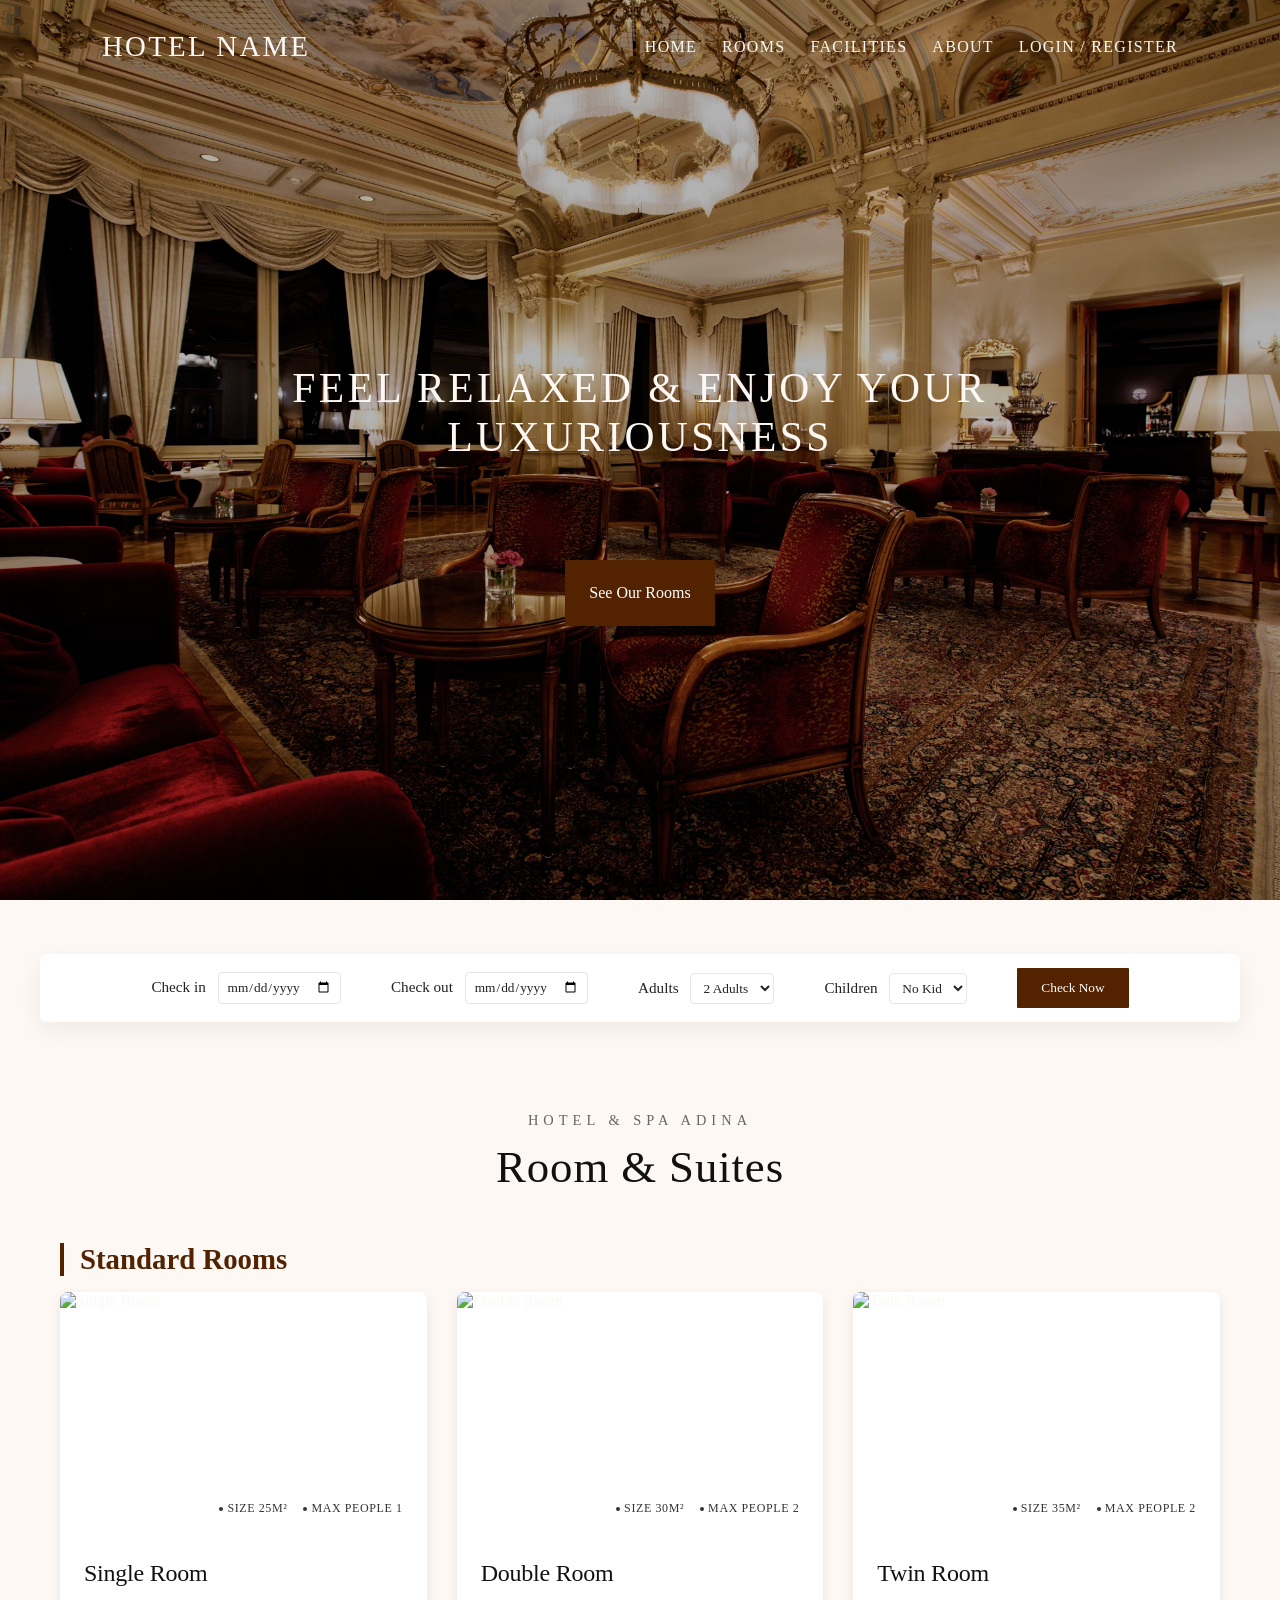
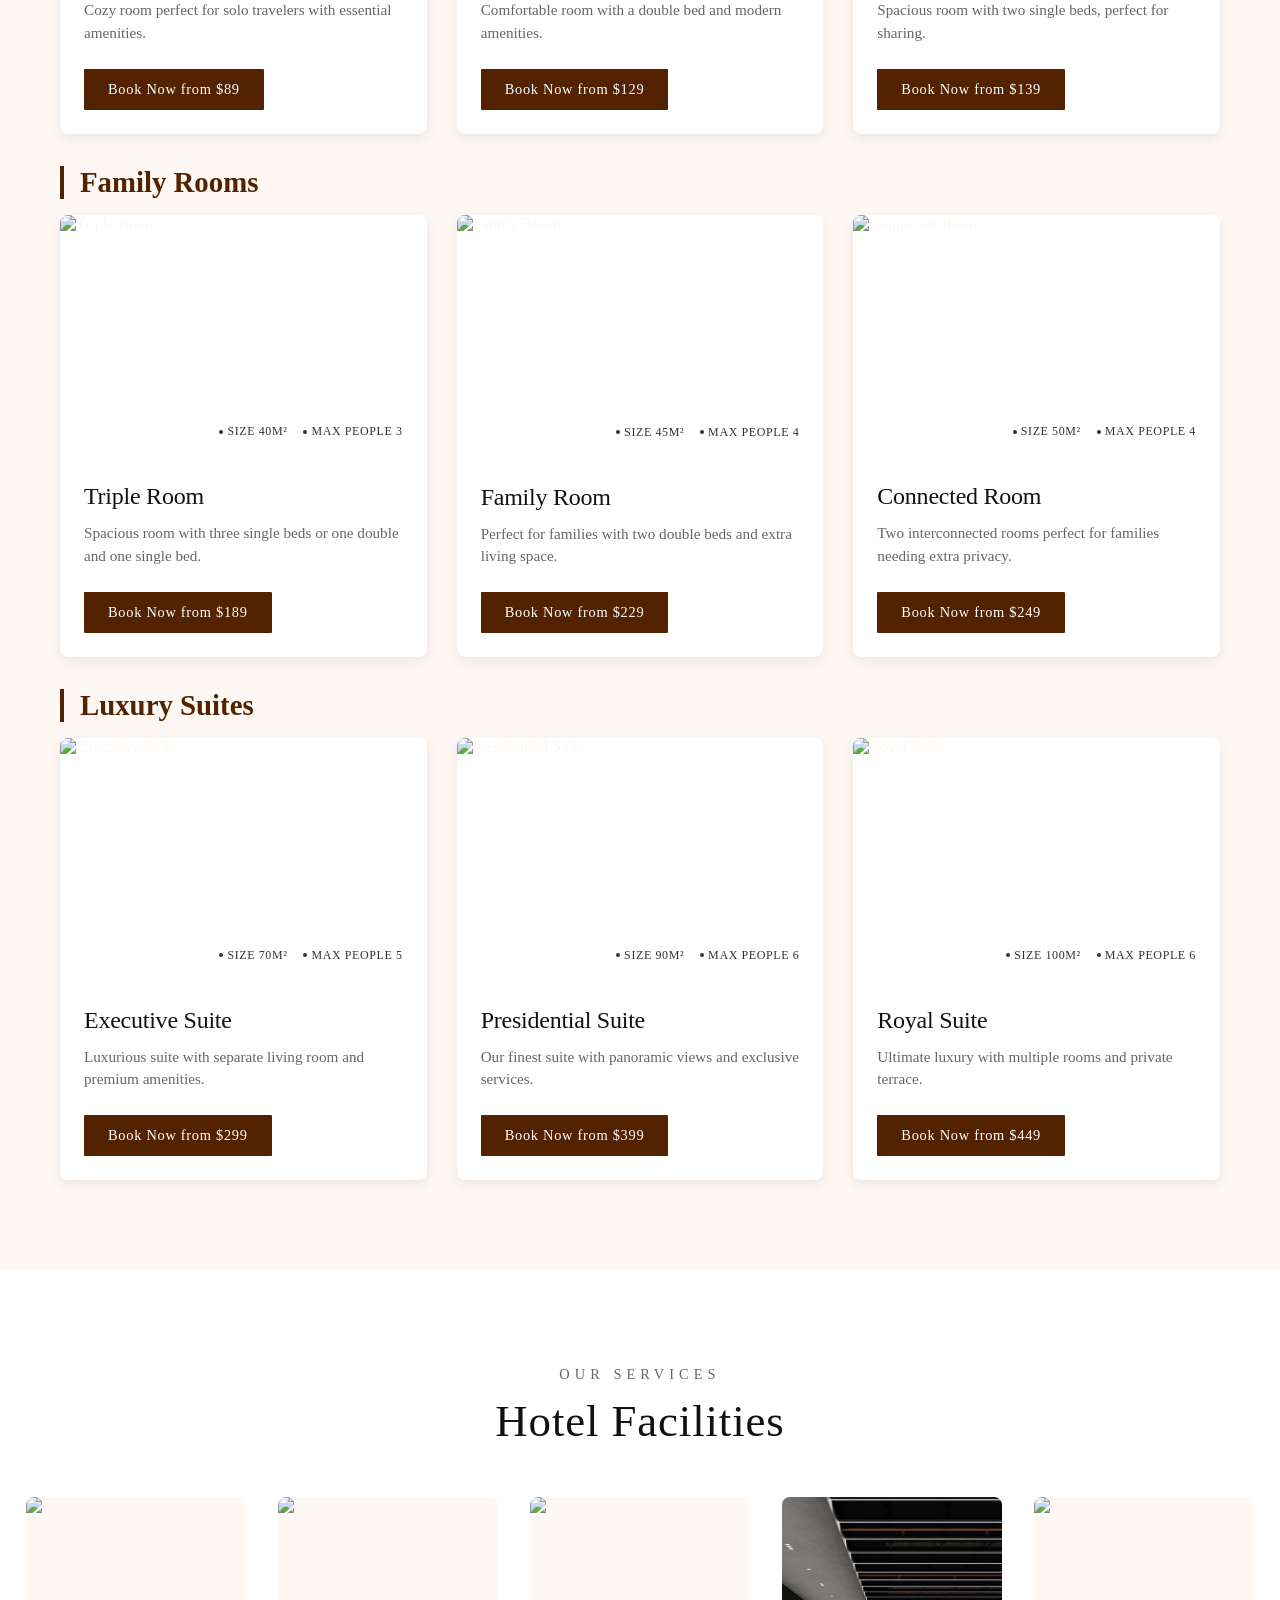
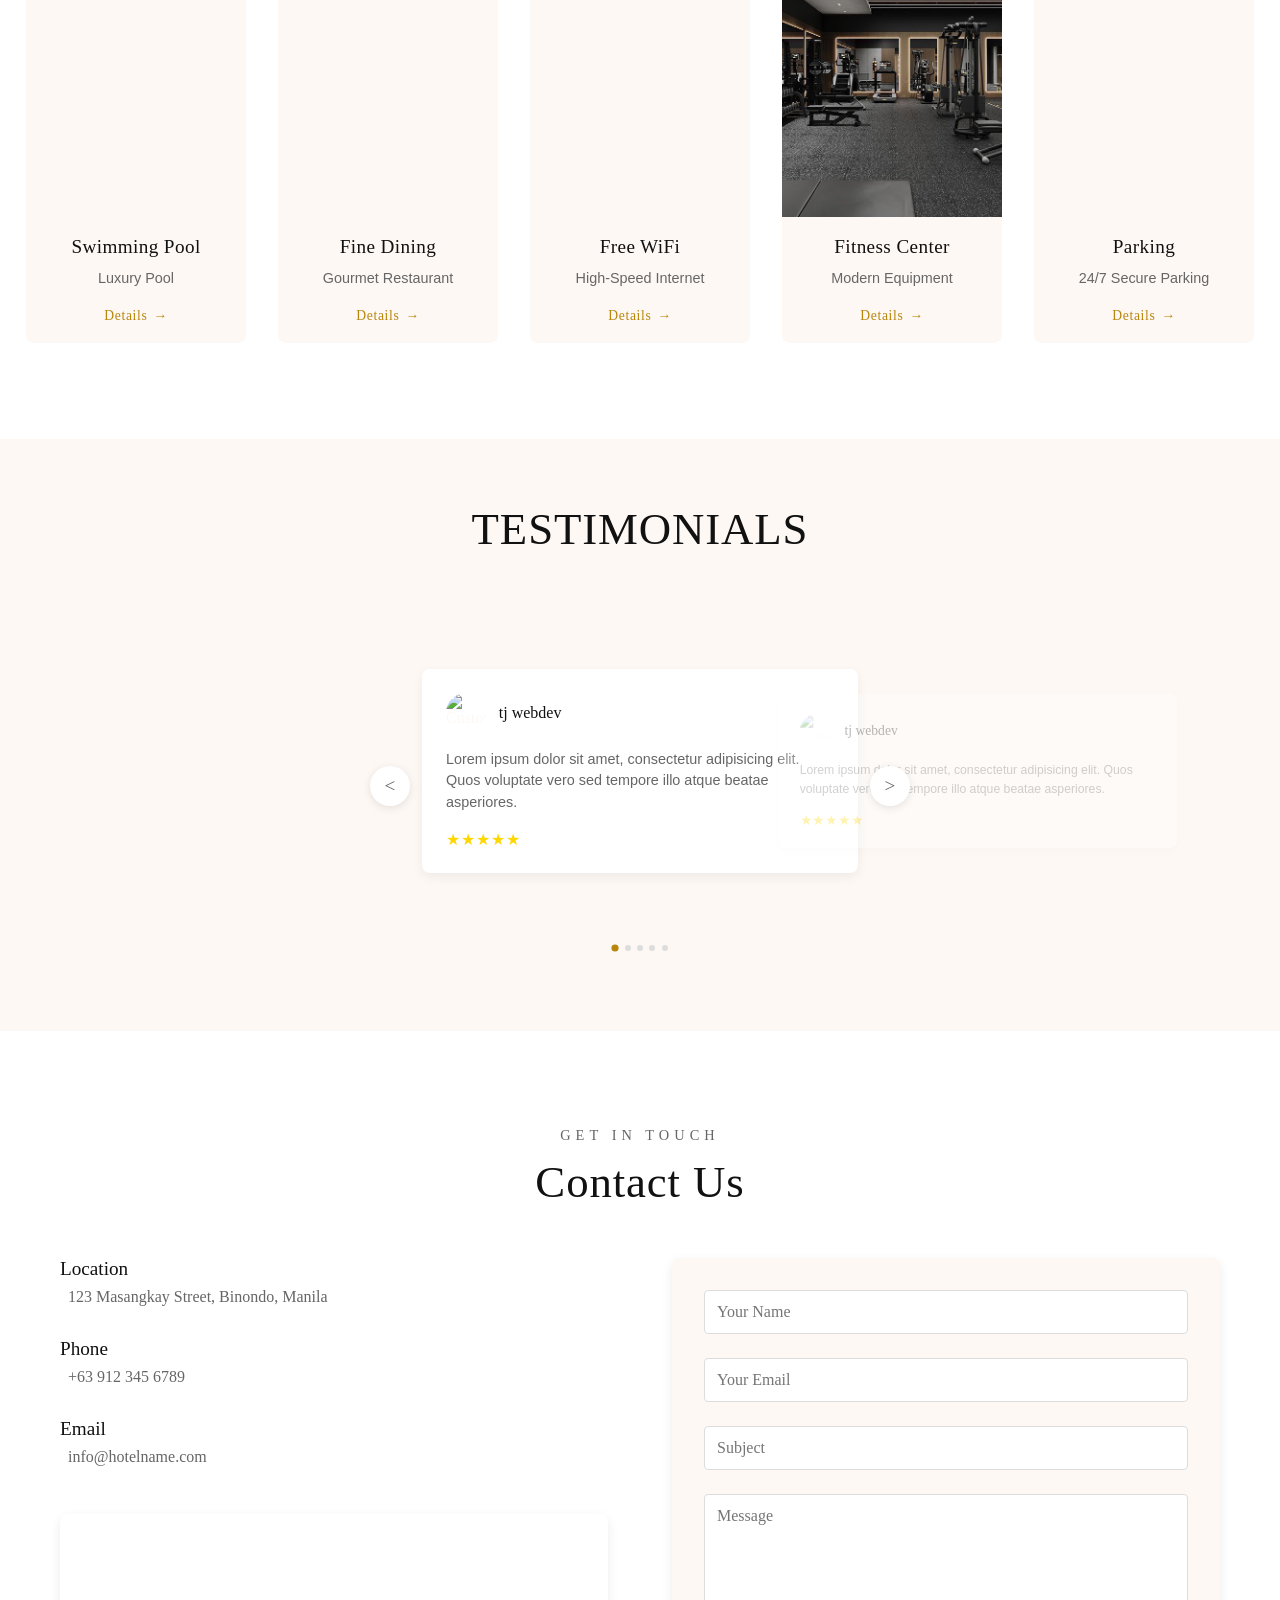
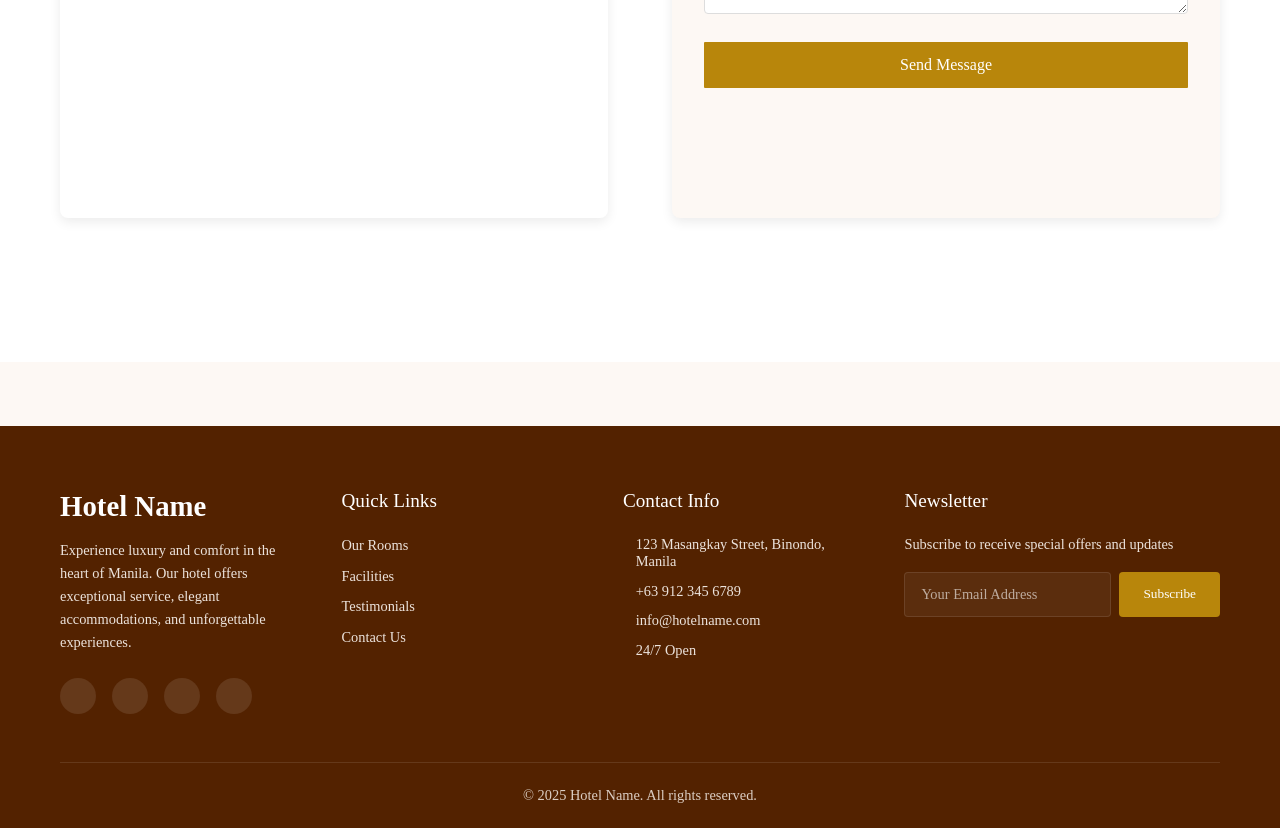
==== commit 557ac169: "2nd" ====
--- a/index.html
+++ b/index.html
@@ -88,107 +88,160 @@
         <h2>Room &amp; Suites</h2>
       </div>
 
+      <!-- Standard Rooms (1-2 People) -->
+      <h3 class="category-title">Standard Rooms</h3>
       <div class="rooms-grid">
-        <!-- Room Card 1 -->
-        <article class="room-card">
-          <div class="card-image">
-            <img src="https://images.unsplash.com/photo-1600585154340-be6161a56a0c" alt="Luxury Room" />
-            <div class="room-badge">
-              <span class="badge-item">Size 50m2</span>
+        <!-- Single Room -->
+        <article class="room-card">
+          <div class="card-image">
+            <img src="single-room.jpg" alt="Single Room" />
+            <div class="room-badge">
+              <span class="badge-item">Size 25m²</span>
+              <span class="badge-item">Max People 1</span>
+            </div>
+          </div>
+          <div class="card-content">
+            <h3>Single Room</h3>
+            <p>Cozy room perfect for solo travelers with essential amenities.</p>
+            <a class="btn book-btn" href="#">Book Now from $89</a>
+          </div>
+        </article>
+
+        <!-- Double Room -->
+        <article class="room-card">
+          <div class="card-image">
+            <img src="double-room.jpg" alt="Double Room" />
+            <div class="room-badge">
+              <span class="badge-item">Size 30m²</span>
+              <span class="badge-item">Max People 2</span>
+            </div>
+          </div>
+          <div class="card-content">
+            <h3>Double Room</h3>
+            <p>Comfortable room with a double bed and modern amenities.</p>
+            <a class="btn book-btn" href="#">Book Now from $129</a>
+          </div>
+        </article>
+
+        <!-- Twin Room -->
+        <article class="room-card">
+          <div class="card-image">
+            <img src="twin-room.jpg" alt="Twin Room" />
+            <div class="room-badge">
+              <span class="badge-item">Size 35m²</span>
+              <span class="badge-item">Max People 2</span>
+            </div>
+          </div>
+          <div class="card-content">
+            <h3>Twin Room</h3>
+            <p>Spacious room with two single beds, perfect for sharing.</p>
+            <a class="btn book-btn" href="#">Book Now from $139</a>
+          </div>
+        </article>
+      </div>
+
+      <!-- Family Rooms (3-4 People) -->
+      <h3 class="category-title">Family Rooms</h3>
+      <div class="rooms-grid">
+        <!-- Triple Room -->
+        <article class="room-card">
+          <div class="card-image">
+            <img src="triple-room.jpg" alt="Triple Room" />
+            <div class="room-badge">
+              <span class="badge-item">Size 40m²</span>
+              <span class="badge-item">Max People 3</span>
+            </div>
+          </div>
+          <div class="card-content">
+            <h3>Triple Room</h3>
+            <p>Spacious room with three single beds or one double and one single bed.</p>
+            <a class="btn book-btn" href="#">Book Now from $189</a>
+          </div>
+        </article>
+
+        <!-- Family Room -->
+        <article class="room-card">
+          <div class="card-image">
+            <img src="family-room.jpg" alt="Family Room" />
+            <div class="room-badge">
+              <span class="badge-item">Size 45m²</span>
               <span class="badge-item">Max People 4</span>
             </div>
           </div>
           <div class="card-content">
-            <h3>Luxury Room</h3>
-            <p>Lorem ipsum dolor sit amet consectetur adipisicing elit...</p>
-            <a class="btn book-btn" href="#">Book Now from $289</a>
-          </div>
-        </article>
-
-        <!-- Room Card 2 -->
-        <article class="room-card">
-          <div class="card-image">
-            <img src="https://images.unsplash.com/photo-1582719478250-c89cae4dc85b" alt="Suite" />
-            <div class="room-badge">
-              <span class="badge-item">Size 90m2</span>
+            <h3>Family Room</h3>
+            <p>Perfect for families with two double beds and extra living space.</p>
+            <a class="btn book-btn" href="#">Book Now from $229</a>
+          </div>
+        </article>
+
+        <!-- Connected Room -->
+        <article class="room-card">
+          <div class="card-image">
+            <img src="connected-room.jpg" alt="Connected Room" />
+            <div class="room-badge">
+              <span class="badge-item">Size 50m²</span>
+              <span class="badge-item">Max People 4</span>
+            </div>
+          </div>
+          <div class="card-content">
+            <h3>Connected Room</h3>
+            <p>Two interconnected rooms perfect for families needing extra privacy.</p>
+            <a class="btn book-btn" href="#">Book Now from $249</a>
+          </div>
+        </article>
+      </div>
+
+      <!-- Suites (5-6 People) -->
+      <h3 class="category-title">Luxury Suites</h3>
+      <div class="rooms-grid">
+        <!-- Executive Suite -->
+        <article class="room-card">
+          <div class="card-image">
+            <img src="executive-suite.jpg" alt="Executive Suite" />
+            <div class="room-badge">
+              <span class="badge-item">Size 70m²</span>
               <span class="badge-item">Max People 5</span>
             </div>
           </div>
           <div class="card-content">
-            <h3>Luxury Suite Room</h3>
-            <p>Lorem ipsum dolor sit amet consectetur adipisicing elit...</p>
-            <a class="btn book-btn" href="#">Book Now from $320</a>
-          </div>
-        </article>
-
-        <!-- Room Card 3 -->
-        <article class="room-card">
-          <div class="card-image">
-            <img src="https://images.unsplash.com/photo-1600047509807-ba8f99d2cdde" alt="Deluxe" />
-            <div class="room-badge">
-              <span class="badge-item">Size 45m2</span>
+            <h3>Executive Suite</h3>
+            <p>Luxurious suite with separate living room and premium amenities.</p>
+            <a class="btn book-btn" href="#">Book Now from $299</a>
+          </div>
+        </article>
+
+        <!-- Presidential Suite -->
+        <article class="room-card">
+          <div class="card-image">
+            <img src="presidential-suite.jpg" alt="Presidential Suite" />
+            <div class="room-badge">
+              <span class="badge-item">Size 90m²</span>
               <span class="badge-item">Max People 6</span>
             </div>
           </div>
           <div class="card-content">
-            <h3>Deluxe Room</h3>
-            <p>Lorem ipsum dolor sit amet consectetur adipisicing elit...</p>
-            <a class="btn book-btn" href="#">Book Now from $344</a>
-          </div>
-        </article>
-        
-        <!-- Room Card 4 -->
-        <article class="room-card">
-          <div class="card-image">
-            <img src="superior.png" alt="Superior" />
-            <div class="room-badge">
-              <span class="badge-item">Size 30m2</span>
-              <span class="badge-item">Max People 1</span>
-            </div>
-          </div>
-          <div class="card-content">
-            <h3>Superior Room</h3>
-            <p>Lorem ipsum dolor sit amet consectetur adipisicing elit...</p>
-            <a class="btn book-btn" href="#">Book Now from $115</a>
-          </div>
-        </article>
-
-        <!-- Room Card 5 -->
-        <article class="room-card">
-          <div class="card-image">
-            <img src="https://images.unsplash.com/photo-1522708323590-d24dbb6b0267" alt="Signature" />
-            <div class="room-badge">
-              <span class="badge-item">Size 70m2</span>
-              <span class="badge-item">Max People 2</span>
-            </div>
-          </div>
-          <div class="card-content">
-            <h3>Signature Room</h3>
-            <p>Lorem ipsum dolor sit amet consectetur adipisicing elit...</p>
-            <a class="btn book-btn" href="#">Book Now from $220</a>
-          </div>
-        </article>
-
-        <!-- Room Card 6 -->
-        <article class="room-card">
-          <div class="card-image">
-            <img src="https://images.unsplash.com/photo-1560448204-e02f11c3d0e2" alt="Deluxe 2" />
-            <div class="room-badge">
-              <span class="badge-item">Size 50m2</span>
-              <span class="badge-item">Max People 3</span>
-            </div>
-          </div>
-          <div class="card-content">
-            <h3>Deluxe Room</h3>
-            <p>Lorem ipsum dolor sit amet consectetur adipisicing elit...</p>
-            <a class="btn book-btn" href="#">Book Now from $265</a>
-          </div>
-        </article>
-      </div>
-
-      <!-- More rooms button -->
-      <div style="text-align:center; margin-top:28px;">
-        <a class="btn" href="#" style="background:transparent; color:#111; border:2px solid #111; padding:10px 18px;">More rooms &gt;&gt;</a>
+            <h3>Presidential Suite</h3>
+            <p>Our finest suite with panoramic views and exclusive services.</p>
+            <a class="btn book-btn" href="#">Book Now from $399</a>
+          </div>
+        </article>
+
+        <!-- Royal Suite -->
+        <article class="room-card">
+          <div class="card-image">
+            <img src="royal-suite.jpg" alt="Royal Suite" />
+            <div class="room-badge">
+              <span class="badge-item">Size 100m²</span>
+              <span class="badge-item">Max People 6</span>
+            </div>
+          </div>
+          <div class="card-content">
+            <h3>Royal Suite</h3>
+            <p>Ultimate luxury with multiple rooms and private terrace.</p>
+            <a class="btn book-btn" href="#">Book Now from $449</a>
+          </div>
+        </article>
       </div>
     </div>
   </section>
--- a/style.css
+++ b/style.css
@@ -1012,3 +1012,13 @@
     width: 100%;
   }
 }
+
+.category-title {
+  font-family: var(--brand-font);
+  font-size: 1.8rem;
+  color: #532200;
+  margin: 2rem 0 1rem;
+  text-align: left;
+  padding-left: 1rem;
+  border-left: 4px solid #532200;
+}
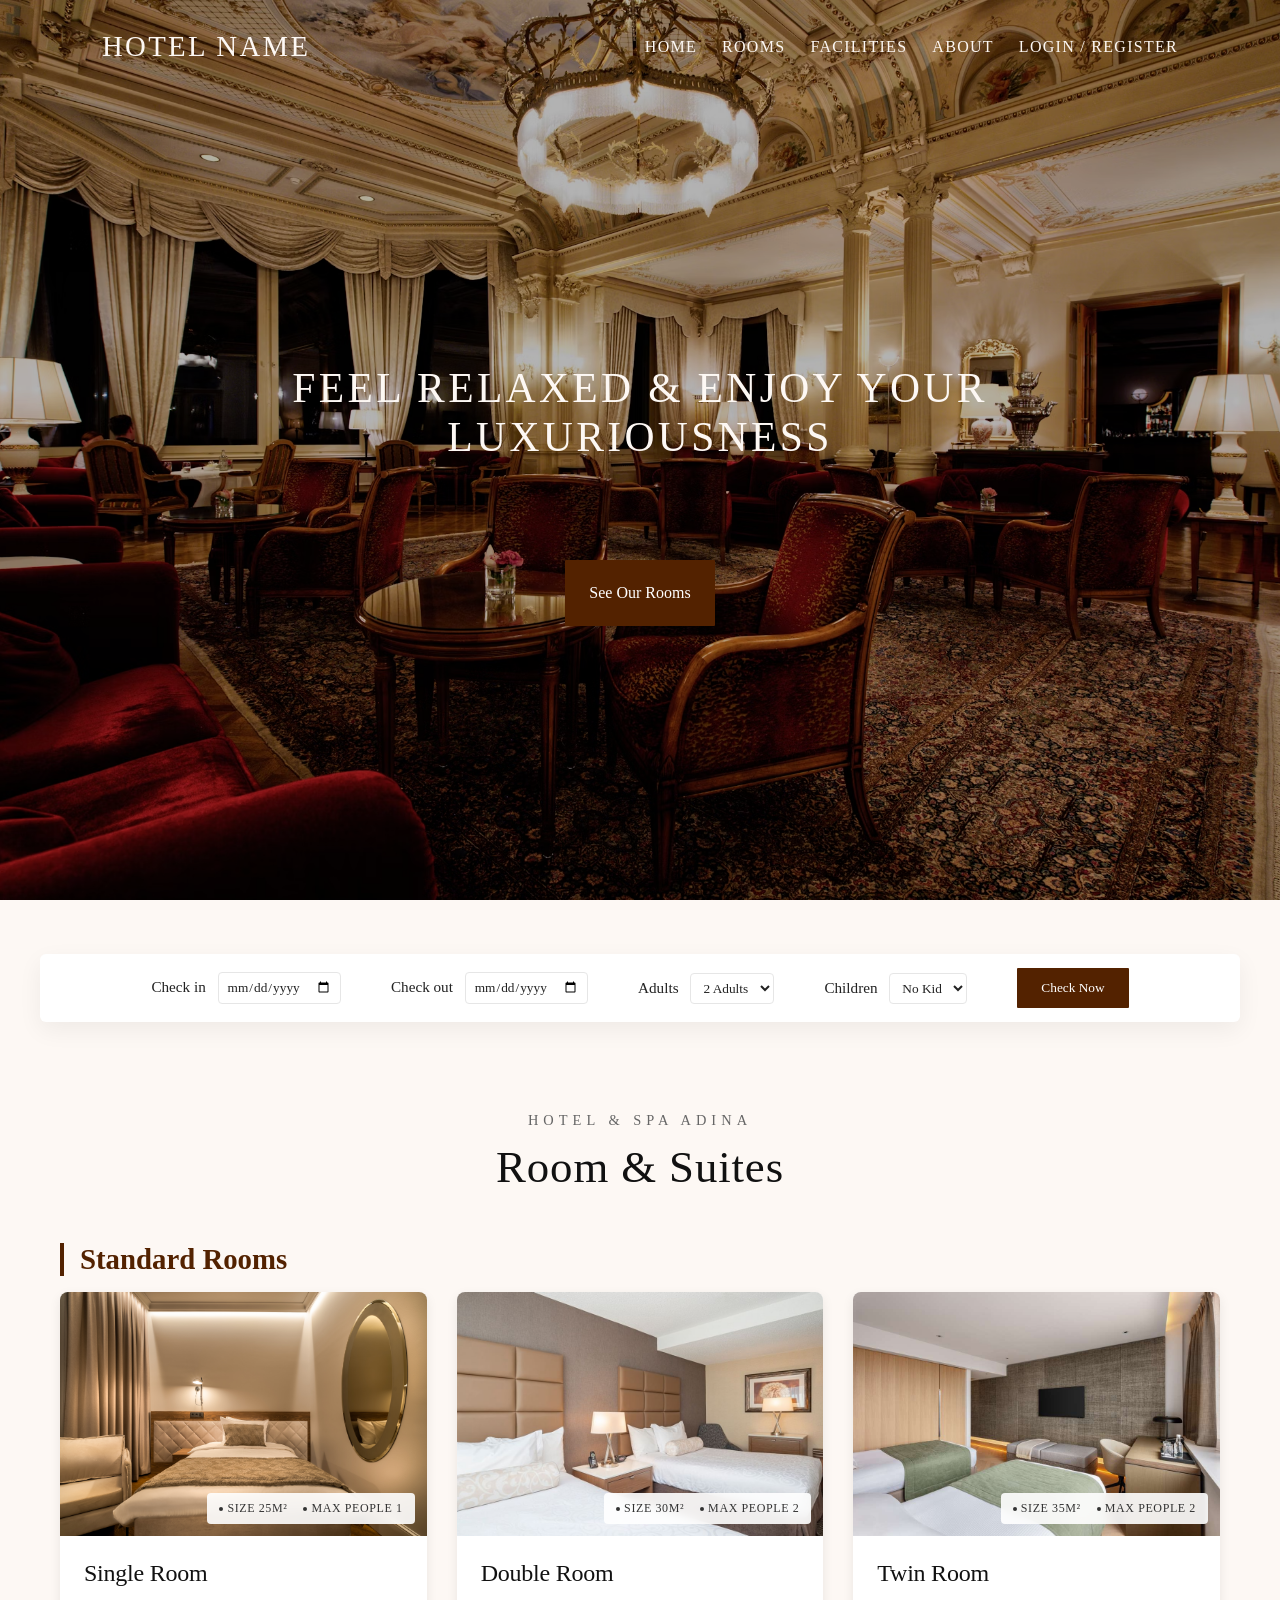
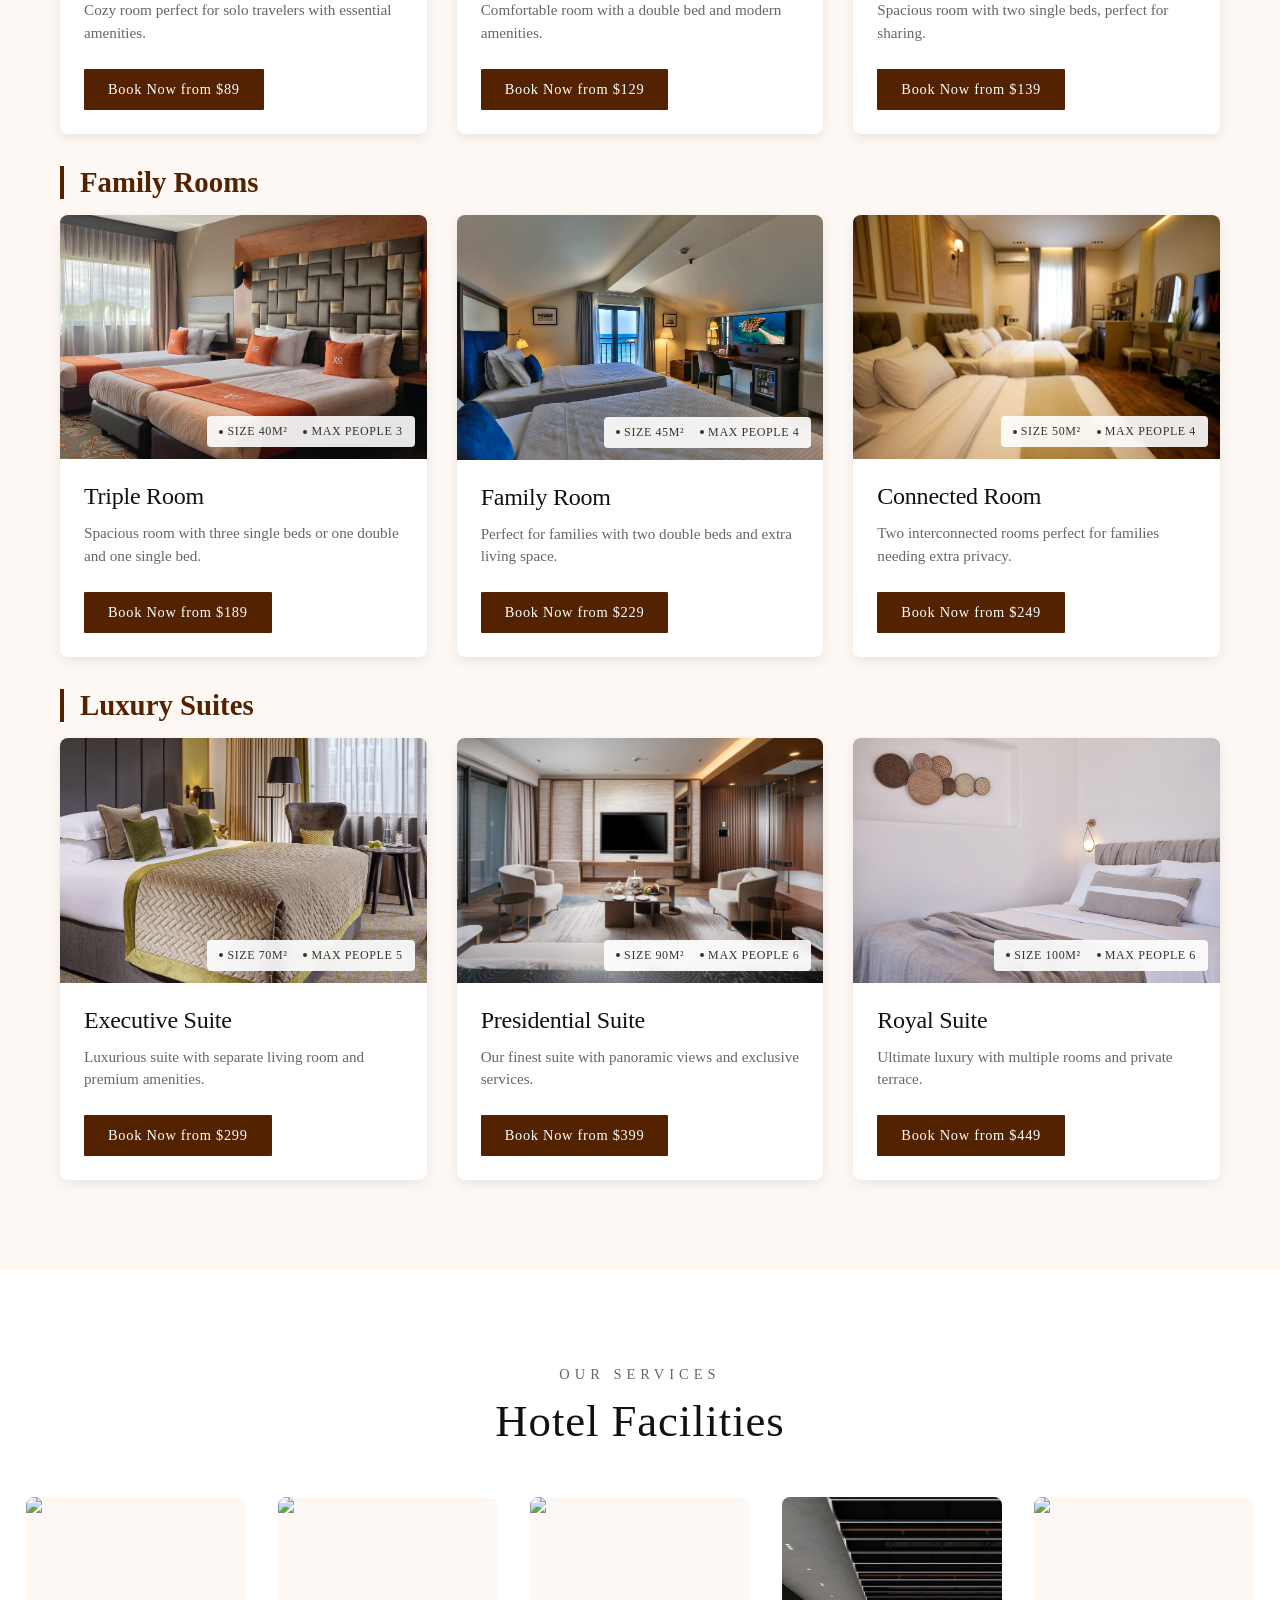
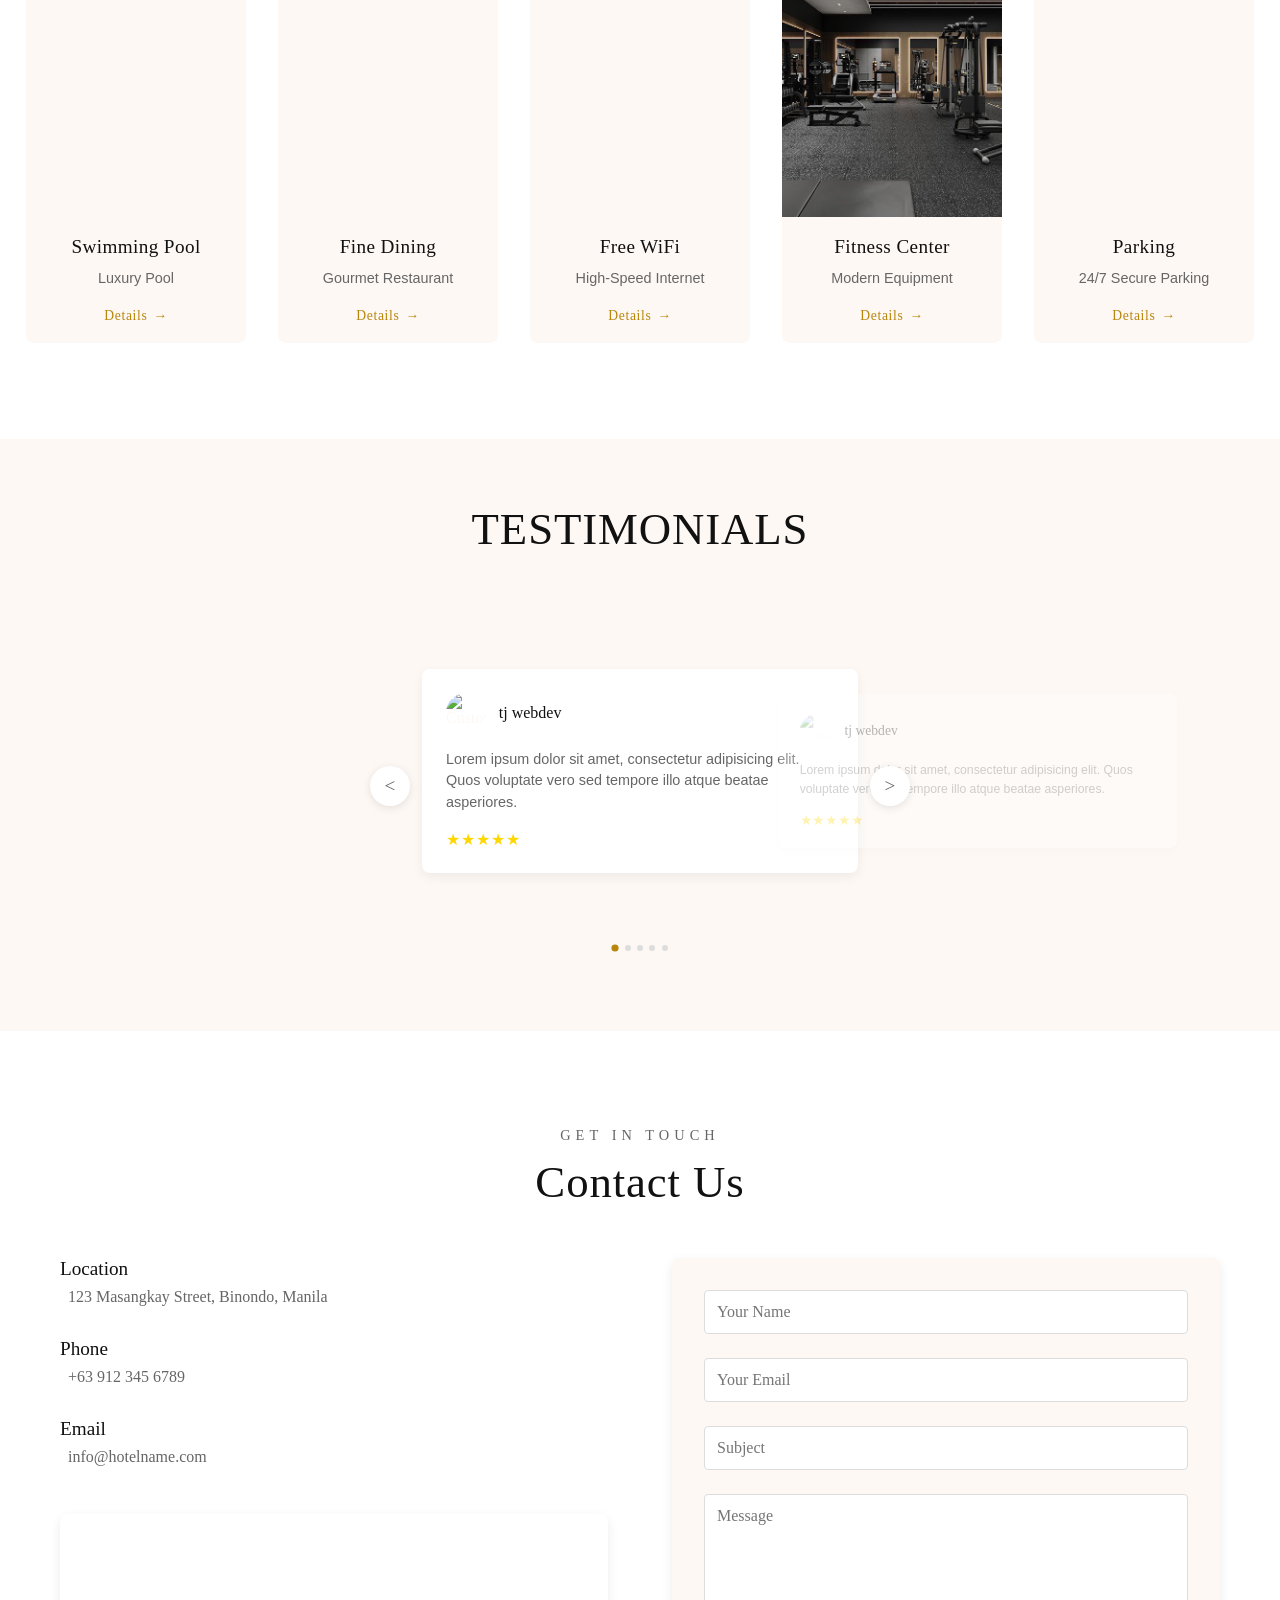
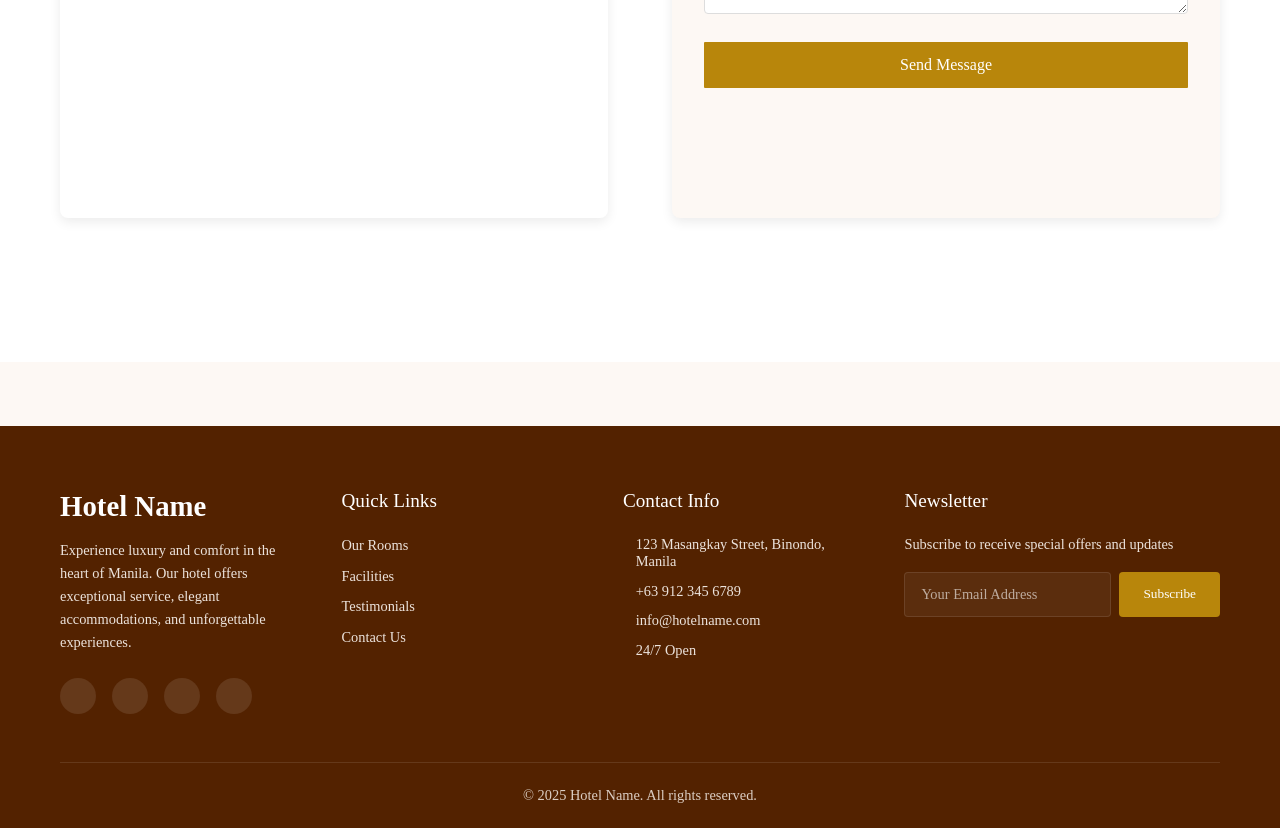
==== commit 6fbecad4: "pics okay" ====
--- a/index.html
+++ b/index.html
@@ -14,10 +14,10 @@
       <h1 class="logo">Hotel Name</h1>
       <nav>
         <a href="#">Home</a>
-        <a href="#">Rooms</a>
+        <a href="rooms.html">Rooms</a>
         <a href="#">Facilities</a>
         <a href="#">About</a>
-        <a href="#">Login / Register</a>
+        <a href="login.html">Login / Register</a>
       </nav>
     </div>
   </header>
@@ -60,7 +60,7 @@
             <option selected>2 Adults</option>
             <option>3 Adults</option>
             <option>4 Adults</option>
-          </select>
+          </select> 
         </label>
       </div>
 
@@ -94,7 +94,7 @@
         <!-- Single Room -->
         <article class="room-card">
           <div class="card-image">
-            <img src="single-room.jpg" alt="Single Room" />
+            <img src="images/singleroom1.jpg" alt="Single Room" />
             <div class="room-badge">
               <span class="badge-item">Size 25m²</span>
               <span class="badge-item">Max People 1</span>
@@ -110,7 +110,7 @@
         <!-- Double Room -->
         <article class="room-card">
           <div class="card-image">
-            <img src="double-room.jpg" alt="Double Room" />
+            <img src="images/double1.jpg" alt="Double Room" />
             <div class="room-badge">
               <span class="badge-item">Size 30m²</span>
               <span class="badge-item">Max People 2</span>
@@ -126,7 +126,7 @@
         <!-- Twin Room -->
         <article class="room-card">
           <div class="card-image">
-            <img src="twin-room.jpg" alt="Twin Room" />
+            <img src="images/twin1.jpg" alt="Twin Room" />
             <div class="room-badge">
               <span class="badge-item">Size 35m²</span>
               <span class="badge-item">Max People 2</span>
@@ -146,7 +146,7 @@
         <!-- Triple Room -->
         <article class="room-card">
           <div class="card-image">
-            <img src="triple-room.jpg" alt="Triple Room" />
+            <img src="images/triple1.jpg" alt="Triple Room" />
             <div class="room-badge">
               <span class="badge-item">Size 40m²</span>
               <span class="badge-item">Max People 3</span>
@@ -162,7 +162,7 @@
         <!-- Family Room -->
         <article class="room-card">
           <div class="card-image">
-            <img src="family-room.jpg" alt="Family Room" />
+            <img src="images/family1.jpg" alt="Family Room" />
             <div class="room-badge">
               <span class="badge-item">Size 45m²</span>
               <span class="badge-item">Max People 4</span>
@@ -178,7 +178,7 @@
         <!-- Connected Room -->
         <article class="room-card">
           <div class="card-image">
-            <img src="connected-room.jpg" alt="Connected Room" />
+            <img src="images/connected1.jpg" alt="Connected Room" />
             <div class="room-badge">
               <span class="badge-item">Size 50m²</span>
               <span class="badge-item">Max People 4</span>
@@ -198,7 +198,7 @@
         <!-- Executive Suite -->
         <article class="room-card">
           <div class="card-image">
-            <img src="executive-suite.jpg" alt="Executive Suite" />
+            <img src="images/executive2.png" alt="Executive Suite" />
             <div class="room-badge">
               <span class="badge-item">Size 70m²</span>
               <span class="badge-item">Max People 5</span>
@@ -214,7 +214,7 @@
         <!-- Presidential Suite -->
         <article class="room-card">
           <div class="card-image">
-            <img src="presidential-suite.jpg" alt="Presidential Suite" />
+            <img src="images/presidential1.avif" alt="Presidential Suite" />
             <div class="room-badge">
               <span class="badge-item">Size 90m²</span>
               <span class="badge-item">Max People 6</span>
@@ -230,7 +230,7 @@
         <!-- Royal Suite -->
         <article class="room-card">
           <div class="card-image">
-            <img src="royal-suite.jpg" alt="Royal Suite" />
+            <img src="images/royal1.jpg" alt="Royal Suite" />
             <div class="room-badge">
               <span class="badge-item">Size 100m²</span>
               <span class="badge-item">Max People 6</span>
--- a/style.css
+++ b/style.css
@@ -9,6 +9,20 @@
 body {
   background-color: #fdf8f4;
   color: #333;
+}
+
+/* Page Transition */
+.page-transition {
+    animation: pageTransition 1.2s ease;
+}
+
+@keyframes pageTransition {
+    0% {
+        opacity: 0;
+    }
+    100% {
+        opacity: 1;
+    }
 }
 
 /* Site-wide color tokens */
@@ -88,6 +102,11 @@
   padding: 8px 20px; /* keep a bit of vertical spacing when scrolled */
 }
 
+#navbar.scrolled .logo,
+#navbar.scrolled nav a {
+  color: #532200;
+}
+
 .logo {
   font-size: 1.8rem;
   font-weight: 400;
@@ -106,6 +125,18 @@
 nav a:hover {
   color: #532200;
 }
+
+/* Adjust navbar text when scrolled (dark text on white background) */
+#navbar.scrolled .logo,
+#navbar.scrolled nav a {
+  color: #111;
+}
+
+/* Allow hover styling when navbar is scrolled */
+#navbar.scrolled nav a:hover {
+  color: #532200;
+}
+
 
 /* 🌅 Hero Section */
 .hero {
@@ -374,16 +405,6 @@
   background: #222;
 }
 
-/* Adjust navbar text when scrolled (dark text on white background) */
-#navbar.scrolled .logo,
-#navbar.scrolled nav a {
-  color: #111;
-}
-
-/* Allow hover styling when navbar is scrolled */
-#navbar.scrolled nav a:hover {
-  color: #532200;
-}
 
 /* Facilities Section */
 .facilities {
@@ -1022,3 +1043,20 @@
   padding-left: 1rem;
   border-left: 4px solid #532200;
 }
+
+/* Add this to your existing CSS */
+.slide-transition {
+  animation: slideIn 0.7s cubic-bezier(0.4, 0, 0.2, 1);
+  transform-origin: top;
+}
+
+@keyframes slideIn {
+  from {
+    transform: translateY(20px);
+    opacity: 0;
+  }
+  to {
+    transform: translateY(0);
+    opacity: 1;
+  }
+}
